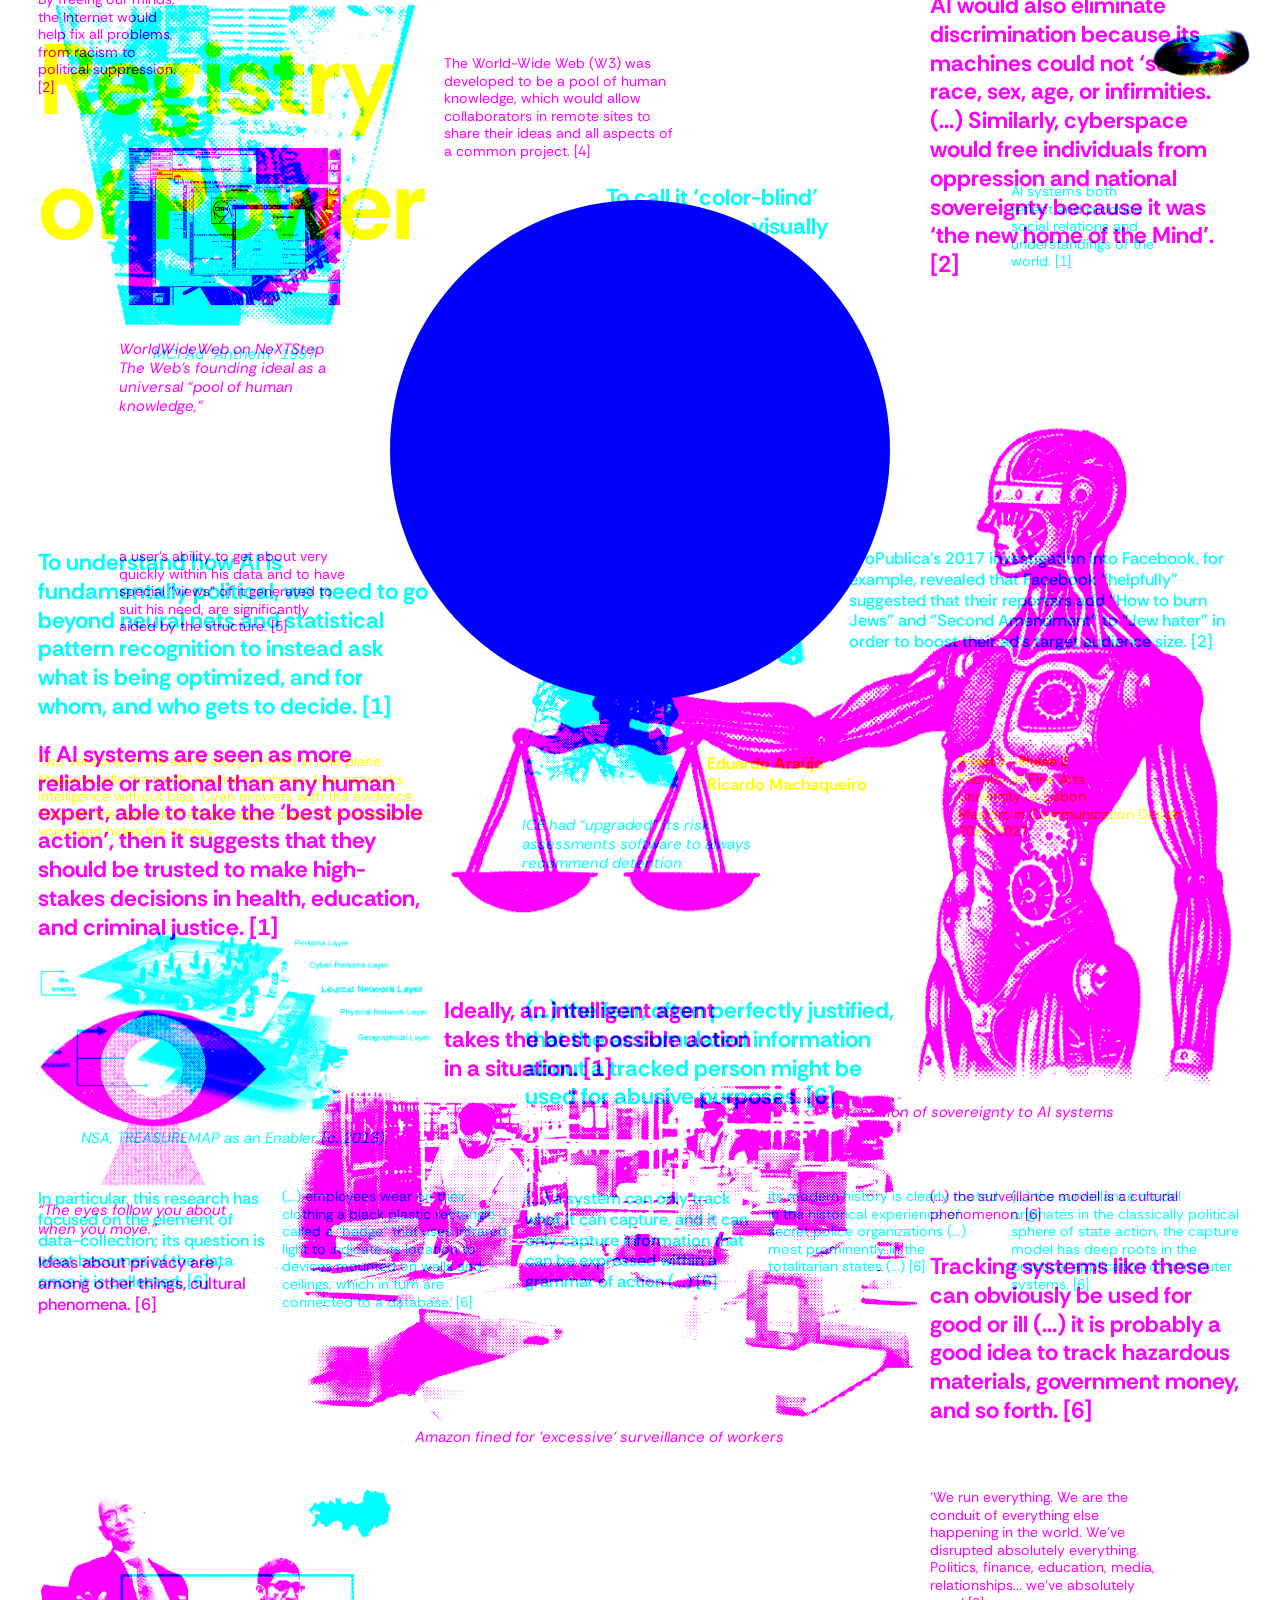
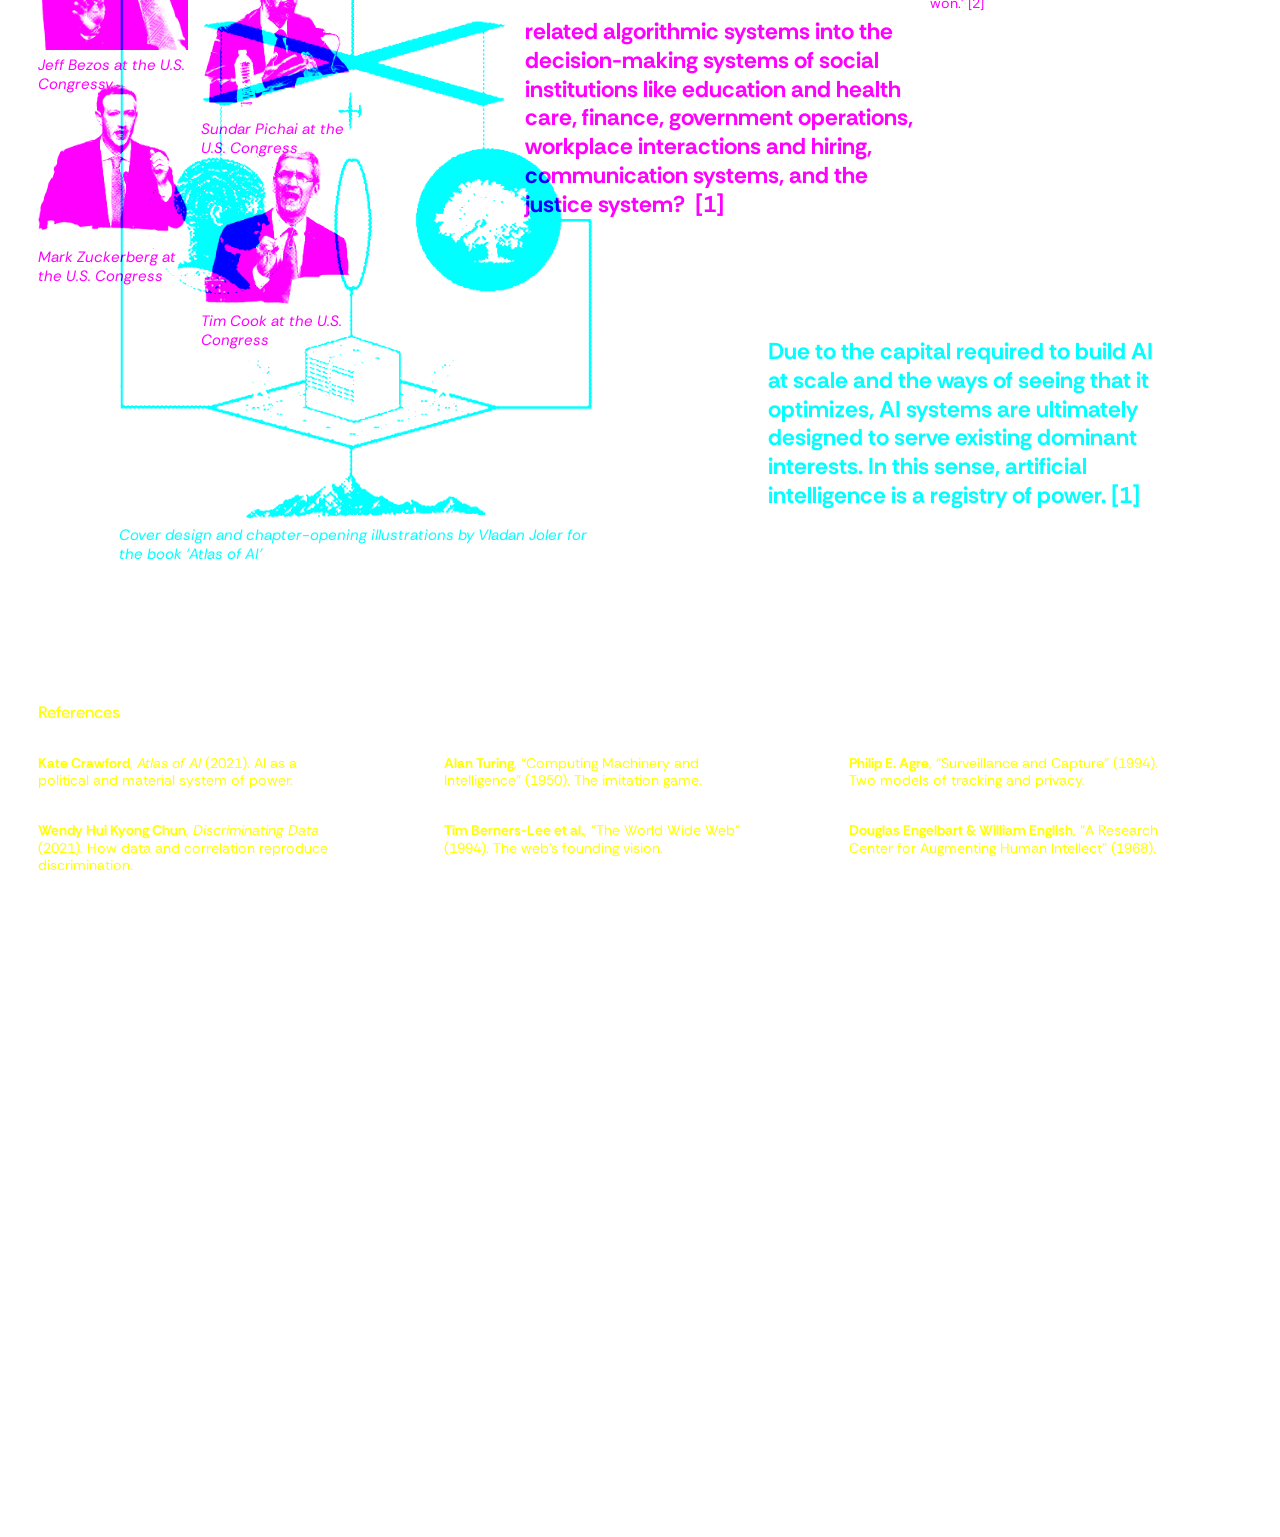
==== index.html @ fecd6a9f "testmultiply1" ====
<!DOCTYPE html>
<html lang="en">

<head>
  <meta charset="utf-8">
  <meta name="viewport" content="width=device-width, initial-scale=1">
  <title>Registry of Power</title>
  <link
    href="https://fonts.googleapis.com/css2?family=Bricolage+Grotesque:wght@800&family=Rethink+Sans:ital,wght@0,400..700;1,400&display=swap"
    rel="stylesheet">
  <link rel="stylesheet" href="css/style.css">
</head>

<body>
  <div id="stage">
    <main>

      <div id="story">
        <header class="grid">
          <h1 class="y" style="grid-column:1/16; grid-row:1/7">Registry<br>of Power</h1>
          <p class="y sm" style="grid-column:1/6; grid-row:6">Two versions of the same story, printed in one plane.
            Magenta tells the myth: neutral machines, free networks, intelligence without bias. Cyan answers with the
            evidence. Through the Samoiloff effect, each colour filter reveals one voice and hides the others.</p>
          <p class="y md" style="grid-column:9/12; grid-row:6"> <b>Eduardo Araújo <br> Ricardo Machaqueiro</b></p>

          <p class="y sm" style="grid-column:12/16; grid-row:6"> <b>Projet 1 - Phase 2</b> <br> Faculty of Fine Arts
            <br>
            University of Lisbon <br> Masters in Communication Design <br> 2026/2027</p>
        </header>

        <section class="grid" style="grid-template-rows: repeat(9, 5vw)">
          <p class="m lg" style="grid-column:2/8; grid-row:2">The new problem has the advantage of drawing a fairly
            sharp
            line between the physical and the intellectual capacities of a man. [3]</p>

          <p class="c sm" style="grid-column:5/7; grid-row:2">(...) the enduring power of raced and gendered robots
            within the cultural imagination, as well as within science, technology, and engineering, is linked to the
            history of slavery. [2]</p>

          <figure class="c" style="grid-column:9/16; grid-row:1"><img src="images/cleverhans2.png" alt="Clever Hans">
            <figcaption style="max-width: 40%; margin-right: 8dvw;">Clever Hans, the horse that appeared to calculate and think independently</figcaption>
          </figure>

          <figure class="m" style="grid-column:11/16; grid-row:1"><img src="images/machine.png" alt="The Machine">
            <figcaption>The machine that broke the Enigma, the Bombe</figcaption>
          </figure>

          <p class="c md" style="grid-column:1/4; grid-row:5">The machine (programmed for playing the game) would not
            attempt to give the right answers to the arithmetic problems. It would deliberately introduce mistakes in a
            manner calculated to confuse the interrogator. [3]</p>

          <p class="m sm" style="grid-column:1/5; grid-row:7">Presumably the child-brain is something like a note-book
            as one buys it from the stationers. Rather little mechanism, and lots of blank sheets (...) It is necessary
            therefore to have some other ‘unemotional’ channels of communication. If these are available it is possible
            to teach a machine by punishments and rewards to obey orders given in some language... [3]</p>

          <p class="c lg" style="grid-column:6/9; grid-row:8">How is intelligence “made,” and what traps can that
            create? [1]</p>

          <p class="m md" style="grid-column:7/10; grid-row:7">This special property of digital computers, that they can
            mimic any discrete state machine, is described by saying that they are universal machines. [3] </p>
        </section>


        <section class="grid" style="grid-template-rows: repeat(6, 5vw)">
          <p class="m sm" style="grid-column:1/3; grid-row:1">By freeing our minds, the Internet would help fix all
            problems, from racism to political suppression. [2]</p>
          <figure class="c" style="grid-column:1/6; grid-row:1"><img src="images/MCI_Ad.png" alt="MCI Ad">
            <figcaption>MCI Ad “Anthem” 1997
            </figcaption>
          </figure>

          <figure class="m" style="grid-column:2/5; grid-row:3"><img src="images/WWW.png" alt="WWW">
            <figcaption>WorldWideWeb on NeXTStep The Web’s founding ideal as a universal “pool of human knowledge,”
            </figcaption>
          </figure>

          <p class="m sm" style="grid-column:6/9; grid-row:2">The World-Wide Web (W3) was developed to be a pool of
            human knowledge, which would allow collaborators in remote sites to share their ideas and all aspects of a
            common project. [4]</p>

          <p class="c sm" style="grid-column:13/15; grid-row:4">AI systems both reflect and produce social relations and
            understandings of the world. [1]</p>

          <p class="m lg" style="grid-column:12/16; grid-row:1">AI would also eliminate discrimination because its
            machines could not ‘see’ race, sex, age, or infirmities. (...) Similarly, cyberspace would free individuals
            from oppression and national sovereignty because it was ‘the new home of the Mind’. [2]</p>

          <p class="c lg" style="grid-column: 8/11; grid-row: 4">To call it ‘color-blind’ is to insult the visually
            impaired [2]</p>

          <p class="m sm" style="grid-column: 7/10; grid-row:5">In seeking technological solutions to political
            problems, they assume that the best way to fight abuse and oppression is by ignoring difference and
            discrimination [2]  </p>
        </section>

        <section class="grid" style="grid-template-rows: repeat(16, 5vw)">
          <p class="c lg" style="grid-column:1/6; grid-row:3">To understand how AI is fundamentally political, we need
            to go beyond neural nets and statistical pattern recognition to instead ask what is being optimized, and for
            whom, and who gets to decide. [1]</p>

          <figure class="c" style="grid-column:6/11; grid-row:1"><img src="images/ice-agents.png" alt="ice_agents">
            <figcaption style="max-width: 60%">
              ICE had “upgraded” its risk assessments software to always recommend detention
            </figcaption>
          </figure>

          <p class="c md" style="grid-column:11/16; grid-row:3">ProPublica’s 2017 investigation into Facebook, for
            example, revealed that Facebook “helpfully” suggested that their reporters add “How to burn Jews” and
            “Second Amendment” to “Jew hater” in order to boost their ad’s target audience size. [2] </p>

          <p class="m sm" style="grid-column:7/10; grid-row:2">Russell and Norvig describe artificial intelligence as
            ‘relevant to any intellectual task; it is truly a universal field.’ [1]</p>

          <figure class="m" style="grid-column:6/16; grid-row:1"><img src="images/balanca2.png" alt="balanca">
            <figcaption style="margin-right: 10vw">
              Transition of sovereignty to AI systems
            </figcaption>
          </figure>

          <p class="m sm" style="grid-column:2/5; grid-row:3">a user’s ability to get about very quickly within his data
            and to have special “views” of it generated to suit his need, are significantly aided by the structure. [5]
          </p>

          <p class="m lg" style="grid-column:1/6; grid-row:6">If AI systems are seen as more reliable or rational than
            any human expert, able to take the ‘best possible action’, then it suggests that they should be trusted to
            make high-stakes decisions in health, education, and criminal justice. [1]</p>

          <p class="m lg" style="grid-column:6/10; grid-row:10">Ideally, an intelligent agent takes the best possible
            action in a situation. [1]</p>

          <p class="c lg" style="grid-column:7/12; grid-row:10">(...) the fear, often perfectly justified, that the
            accumulated information about a tracked person might be used for abusive purposes. [6] </p>

          <figure class="c" style="grid-column:1/6; grid-row:9"><img src="images/treasureMAP.png " alt="balanca">
            <figcaption>NSA, TREASUREMAP as an Enabler (c. 2013).
            </figcaption>
          </figure>

          <figure class="m" style="grid-column:1/4; grid-row:10"><img src="images/olho_vigilancia.png "
              alt="olho_vigilancia">
            <figcaption>“The eyes follow you about when you move.”
            </figcaption>
          </figure>

          <p class="m md" style="grid-column:1/4; grid-row:14">Ideas about privacy are , among other things, cultural
            phenomena. [6] </p>

          <p class="m sm" style="grid-column:12/16; grid-row:13">(...) the surveillance model is a cultural phenomenon.
            [6]</p>

          <figure class="m" style="grid-column:4/12; grid-row:11"><img src="images/amazonWarehouse.png "
              alt="amazonWarehouse">
            <figcaption>Amazon fined for 'excessive' surveillance of workers
            </figcaption>
          </figure>

          <p class="m lg" style="grid-column:12/16; grid-row:14">Tracking systems like these can obviously be used for
            good or ill (...) it is probably a good idea to track hazardous materials, government money, and so forth.
            [6]</p>

          <p class="c md" style="grid-column:1/4; grid-row:13">In particular, this research has focused on the element
            of data-collection; its question is what becomes of the data once it is collected. [6]</p>

          <p class="c sm" style="grid-column:4/7; grid-row:13">(...) employees wear on their clothing a black plastic
            rectangle called a “badge” that uses infrared light to indicate its location to devices mounted on walls and
            ceilings, which in turn are connected to a database. [6]</p>

          <p class="c md" style="grid-column:7/10; grid-row:13">(...) a system can only track what it can capture, and
            it can only capture information that can be expressed within a grammar of action (...) [6]</p>

          <p class="c sm" style="grid-column:10/13; grid-row:13">its modern history is clearly rooted in the historical
            experience of secret police organizations (...) most prominently in the totalitarian states (...) [6]</p>

          <p class="c sm" style="grid-column:13/16; grid-row:13">(...) the surveillance model originates in the
            classically political sphere of state action, the capture model has deep roots in the practical application
            of computer systems. [6]</p>
        </section>

        <section class="grid" style="grid-template-rows: repeat(12, 5vw);">
          <figure class="m" style="grid-column:1/3; grid-row:1"><img src="images/big4/jeffBezos.png " alt="Jeff Bezos">
            <figcaption>Jeff Bezos at the U.S. Congressv
            </figcaption>
          </figure>

          <figure class="m" style="grid-column:1/3; grid-row:4"><img src="images/big4/markZuckerberg.png "
              alt="Mark Zuckerberg">
            <figcaption>Mark Zuckerberg at the U.S. Congress
            </figcaption>
          </figure>

          <figure class="m" style="grid-column:3/5; grid-row:2"><img src="images/big4/SundarPichai.png "
              alt="Sundar Pichai">
            <figcaption>Sundar Pichai at the U.S. Congress
            </figcaption>
          </figure>

          <figure class="m" style="grid-column:3/5; grid-row:5"><img src="images/big4/timCook.png " alt="Tim Cook">
            <figcaption>Tim Cook at the U.S. Congress
            </figcaption>
          </figure>

          <p class="m lg" style="grid-column:7/12; grid-row:3">related algorithmic systems into the decision-making
            systems of social institutions like education and health care, finance, government operations, workplace
            interactions and hiring, communication systems, and the justice system?  [1]</p>

          <figure class="c" style="grid-column:2/8; grid-row:1"><img src="images/capa_livro.png " alt="capa_livro">
            <figcaption>Cover design and chapter-opening illustrations by Vladan Joler for the book 'Atlas of AI'
            </figcaption>
          </figure>

          <p class="m sm" style="grid-column:12/15; grid-row:1">‘We run everything. We are the conduit of everything
            else happening in the world. We’ve disrupted absolutely everything. Politics, finance, education, media,
            relationships... we’ve absolutely won.’ [2]</p>

          <p class="c lg" style="grid-column:10/15; grid-row:8">Due to the capital required to build AI at scale and the
            ways of seeing that it optimizes, AI systems are
            ultimately designed to serve existing dominant interests. In this sense, artificial intelligence is a
            registry
            of power. [1]</p>

        </section>

      </div>

      <footer class="grid">
        <p class="y md" style="grid-column:1/16; grid-row:1">References</p>

        <p class="y sm" style="grid-column:1/5; grid-row:2"><b>Kate Crawford</b>, <i>Atlas of AI</i> (2021). AI as a
          political and material system of power.</p>
        <p class="y sm" style="grid-column:1/5; grid-row:3"><b>Wendy Hui Kyong Chun</b>, <i>Discriminating Data</i>
          (2021). How data and correlation reproduce discrimination.</p>

        <p class="y sm" style="grid-column:6/10; grid-row:2"><b>Alan Turing</b>, “Computing Machinery and Intelligence”
          (1950). The imitation game.</p>
        <p class="y sm" style="grid-column:6/10; grid-row:3"><b>Tim Berners-Lee et al.</b>, “The World Wide Web” (1994).
          The web’s founding vision.</p>

        <p class="y sm" style="grid-column:11/15; grid-row:2"><b>Philip E. Agre</b>, “Surveillance and Capture” (1994).
          Two models of tracking and privacy.</p>
        <p class="y sm" style="grid-column:11/15; grid-row:3"><b>Douglas Engelbart &amp; William English</b>, “A
          Research
          Center for Augmenting Human Intellect” (1968).</p>
      </footer>

    </main>
  </div>

  <div id="lens"></div>

  <nav id="eyes">
    <img src="images/eye_yellow.png" alt="Filtro azul">
    <img src="images/eye_magenta.png" alt="Filtro verde">
    <img src="images/eye_cyan.png" alt="Filtro vermelho">
  </nav>
  <script src="js/script.js"></script>
</body>

</html>
---- css/style.css ----
* {
  box-sizing: border-box;
  margin: 0;
}

body {
  font-family: "Rethink Sans", sans-serif;
  line-height: 1.25;
  background: #fff;
}

#stage {
  background: #fff;
  isolation: isolate;
  cursor: none;
}

main {
  padding: 0 3vw;
}

/* ---------- CORES ---------- */

.y,
.m,
.c {
  mix-blend-mode: multiply;
}

.y {
  color: #ffff00;
}

.m {
  color: #ff00ff;
}

.c {
  color: #00ffff;
}

/* ---------- TEXTO ---------- */

.lg {
  font-size: min(1.8vw, 40px);
  font-weight: 700;
}

.md {
  font-size: min(1.3vw, 30px);
  font-weight: 500;
}

.sm {
  font-size: min(1.1vw, 26px);
  font-weight: 400;
}

figcaption {
  font-size: 15px;
  font-style: italic;
  text-align: left;
  width: fit-content;
  margin: .4em auto 0;
}

/* ---------- LAYOUT ---------- */

img {
  display: block;
  width: 100%;
}

section {
  margin-top: 5vh;
}

footer {
  margin: 5vh 0;
}

.grid {
  display: grid;
  grid-template-columns: repeat(15, 1fr);
  column-gap: 1vw;
}

.grid>* {
  align-self: start;
  padding-bottom: 2rem;
}

#story section.grid {
  grid-template-rows: repeat(12, 5vw);
}

header.grid {
  position: fixed;
  top: 0;
  padding-top: 2vh;
  height: 100dvh;
  overflow: hidden;
  grid-template-rows: repeat(6, minmax(0, 1fr));
}

#story section {
  position: relative;
}

#story>section:first-of-type {
  margin-top: -70vh;
}

/* ---------- LENTE ---------- */
#lens {
  position: fixed;
  left: 50%;
  top: 50%;
  width: min(500px, 60vw);
  aspect-ratio: 1;
  transform: translate(-50%, -50%);
  border-radius: 50%;
  pointer-events: none;
  background: #00f;
  mix-blend-mode: multiply;
  transition: width .25s ease;
}

#lens.mini {
  width: 40px;
}

/* ---------- OLHOS ---------- */
#eyes {
  position: fixed;
  top: 1rem;
  right: 1rem;
  z-index: 10;
  cursor: none;
  width: 130px;
  height: 70px;
  transition: .3s;
  mix-blend-mode: multiply;
}

#eyes img {
  position: absolute;
  top: 0;
  right: 5px;
  width: 120px;
  mix-blend-mode: multiply;
  transition: transform .3s, opacity .3s;
}

#eyes:hover {
  height: 250px;
}

#eyes:hover img:nth-child(1) {
  transform: translateY(260%);
}

#eyes:hover img:nth-child(2) {
  transform: translateY(130%);
}

#eyes:hover img:not(.on) {
  opacity: .4;
}

/* ---------- TELEMÓVEL ---------- */
@media (max-width: 1099px) {
  #stage {
    cursor: auto;
  }

  /* texto */
  .lg {
    font-size: clamp(1.5rem, 5vw, 2.1rem);
  }

  .md {
    font-size: clamp(1.25rem, 4vw, 1.6rem);
  }

  .sm {
    font-size: clamp(1.1rem, 3.4vw, 1.3rem);
  }

  figcaption {
    font-size: 1rem;
  }

  /* sem grelha */
  .grid {
    display: flow-root;
    /* contém os blocos flutuantes */
  }

  .grid>* {
    padding-bottom: 0;
  }

  .grid>*+* {
    margin-top: 1rem;
  }
  
  header.grid {
    padding-top: 7vh;
    overflow: visible;
  }

  header.grid>*+* {
    margin-top: .5rem;
  }

  #story>section:first-of-type {
    margin-top: -50vh;
  }

  .m,
  .c {
    width: 100%;
  }

  .m {
    float: left;
    clear: left;
  }

  .c {
    float: right;
    clear: right;
    margin-left: -100%;
  }

  #lens,
  #lens.mini {
    left: 0 !important;
    top: 0 !important;
    width: 100%;
    height: 100dvh;
    transform: none;
    border-radius: 0;
    background: #fff;
    transition: background-color .25s;
  }

  #eyes {
    width: 90px;
    height: 47px;
    cursor: auto;
    border-radius: 14px;
  }

  #eyes:hover {
    height: 47px;
  }

  #eyes:hover img:nth-child(1),
  #eyes:hover img:nth-child(2) {
    transform: none;
  }

  #eyes:hover img:not(.on) {
    opacity: 1;
  }

  #eyes.aberto {
    height: 170px;
    mix-blend-mode: normal;
    background-color: rgba(255, 255, 255, .85);
    transition: height .3s, background-color .3s;
  }

  #eyes img {
    width: 80px;
  }

  #eyes.aberto img:nth-child(1) {
    transform: translateY(260%);
  }

  #eyes.aberto img:nth-child(2) {
    transform: translateY(130%);
  }

  #eyes.tem-filtro.aberto img:not(.on) {
    opacity: .4;
  }
}
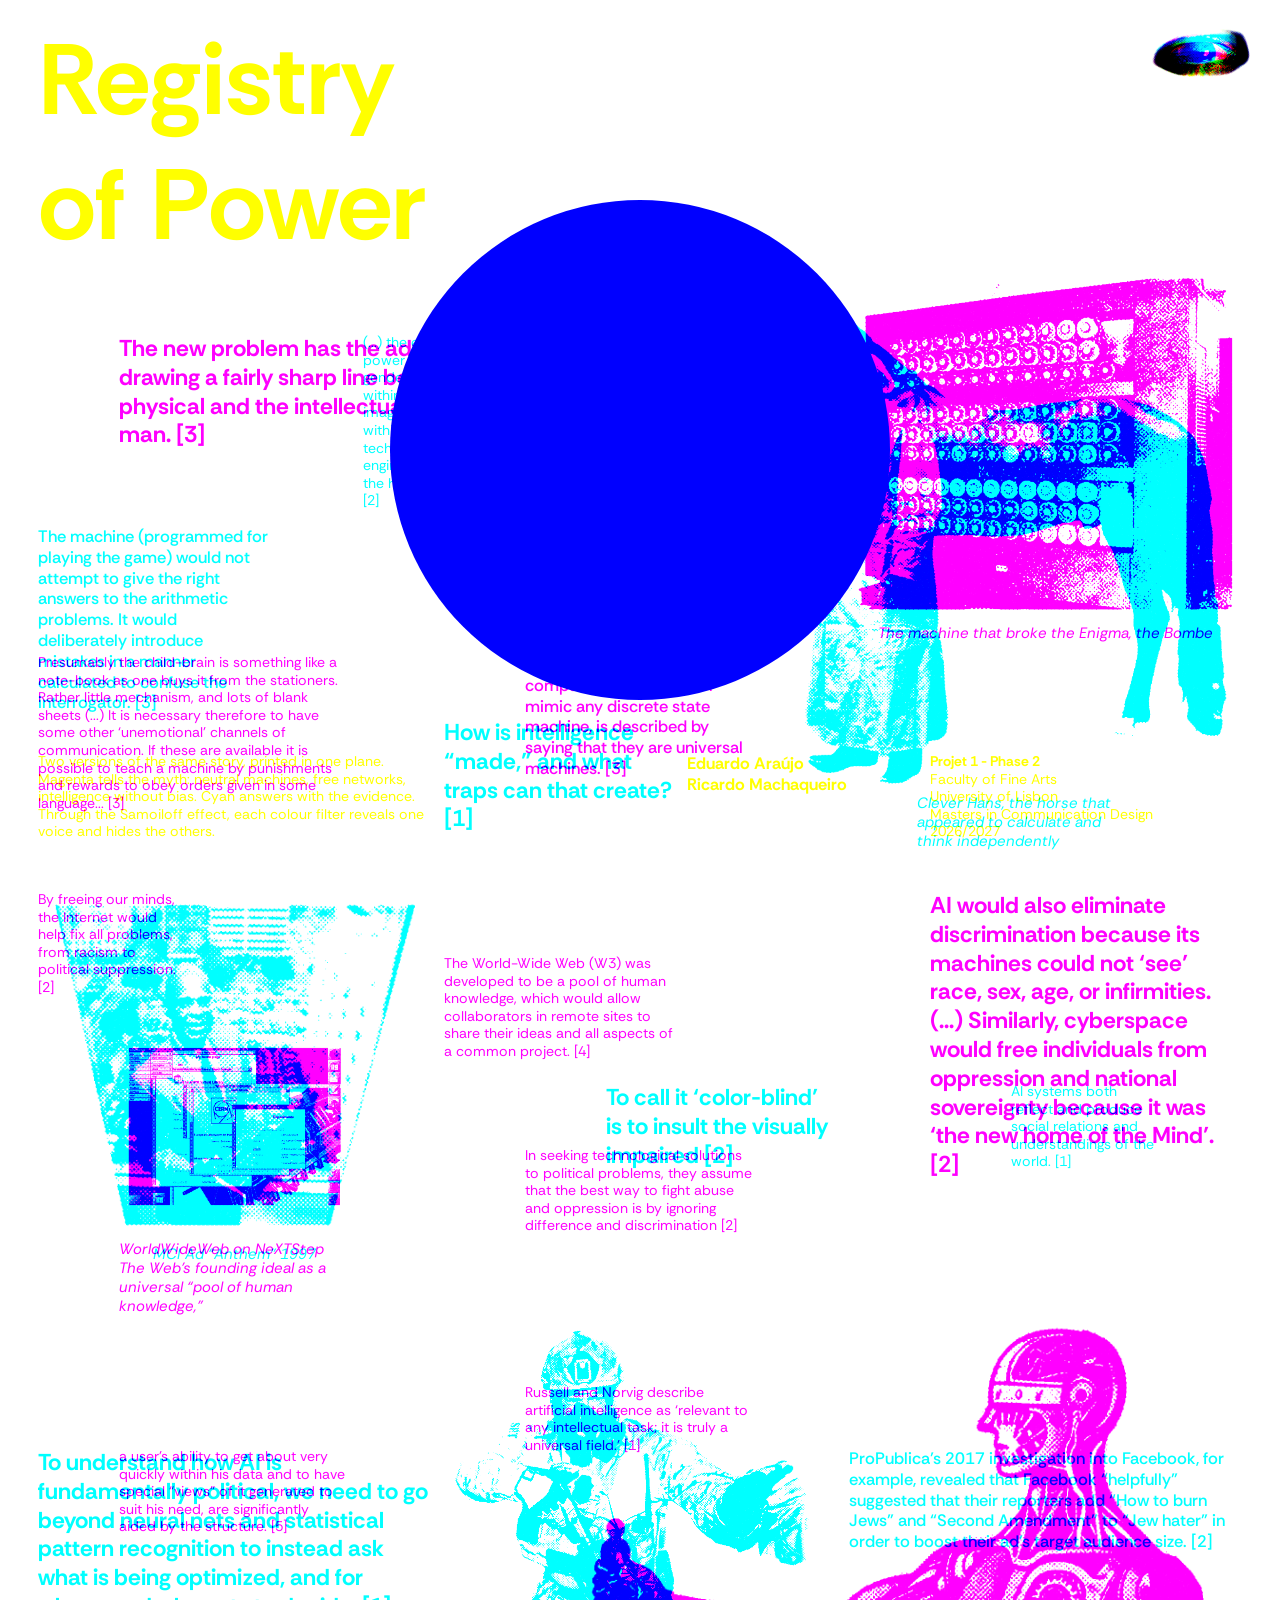
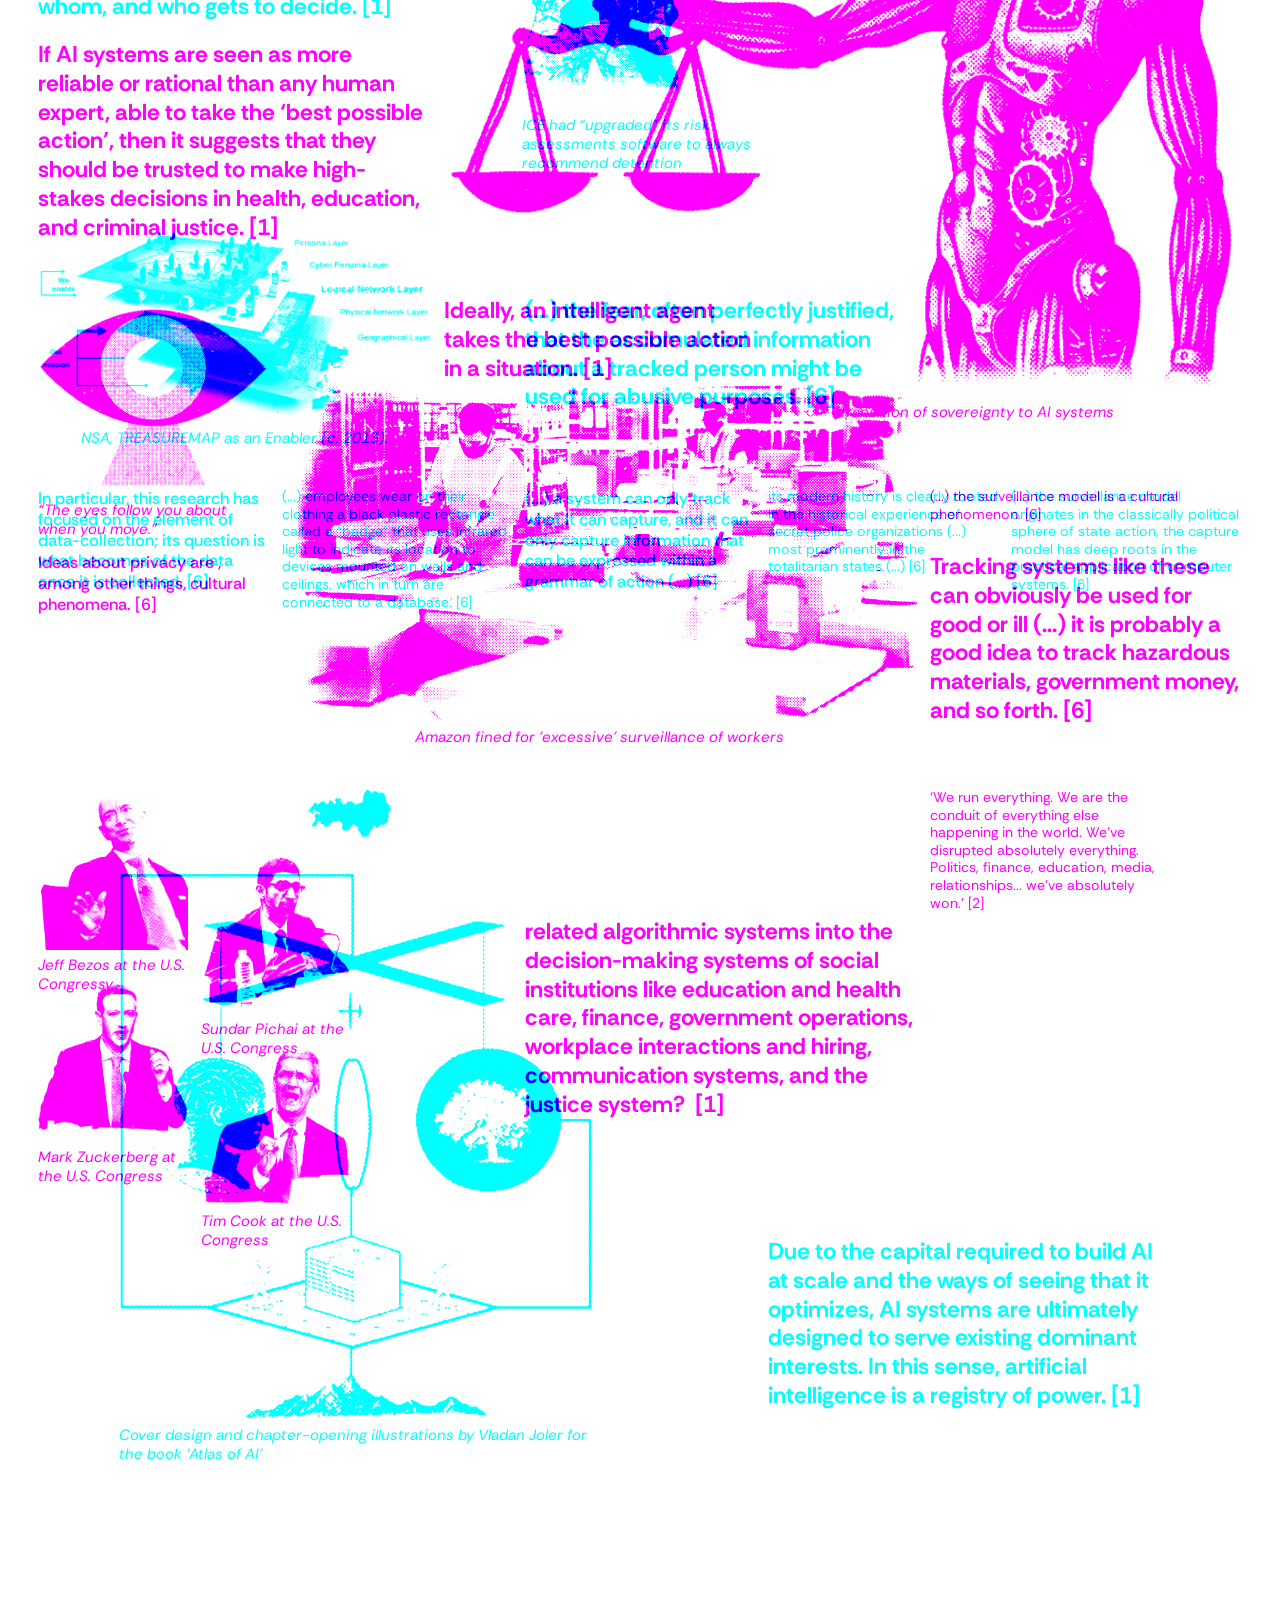
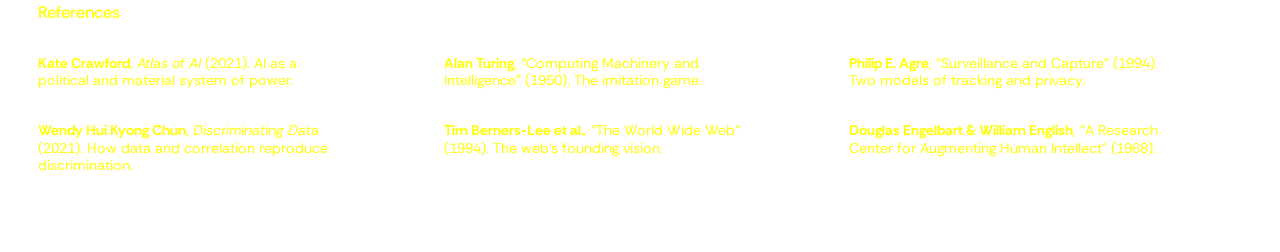
==== commit a9910935: "html" ====
--- a/index.html
+++ b/index.html
@@ -244,9 +244,8 @@
       </footer>
 
     </main>
+    <div id="lens"></div>
   </div>
-
-  <div id="lens"></div>
 
   <nav id="eyes">
     <img src="images/eye_yellow.png" alt="Filtro azul">
--- a/css/style.css
+++ b/css/style.css
@@ -12,6 +12,7 @@
 #stage {
   background: #fff;
   isolation: isolate;
+  overflow-x: clip;
   cursor: none;
 }
 
@@ -95,7 +96,7 @@
 }
 
 header.grid {
-  position: fixed;
+  position: sticky;
   top: 0;
   padding-top: 2vh;
   height: 100dvh;
@@ -207,7 +208,6 @@
   
   header.grid {
     padding-top: 7vh;
-    overflow: visible;
   }
 
   header.grid>*+* {
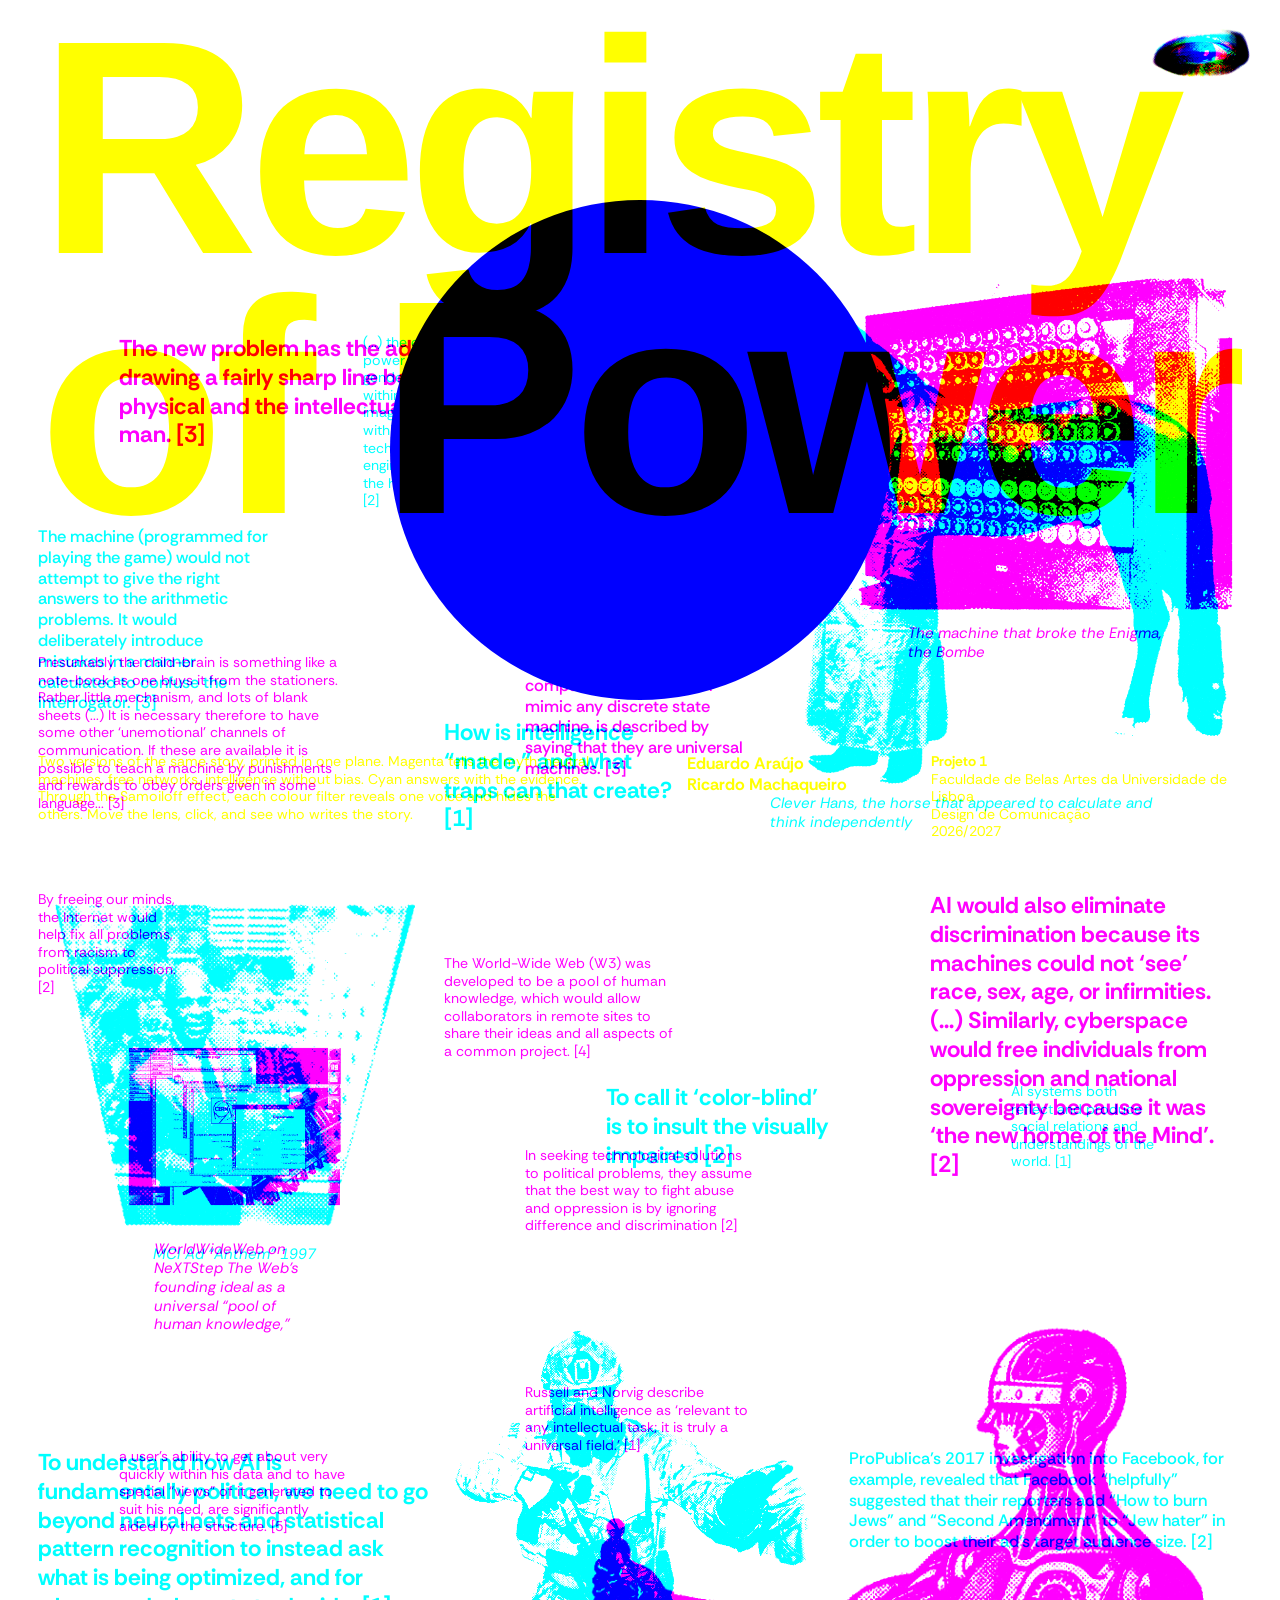
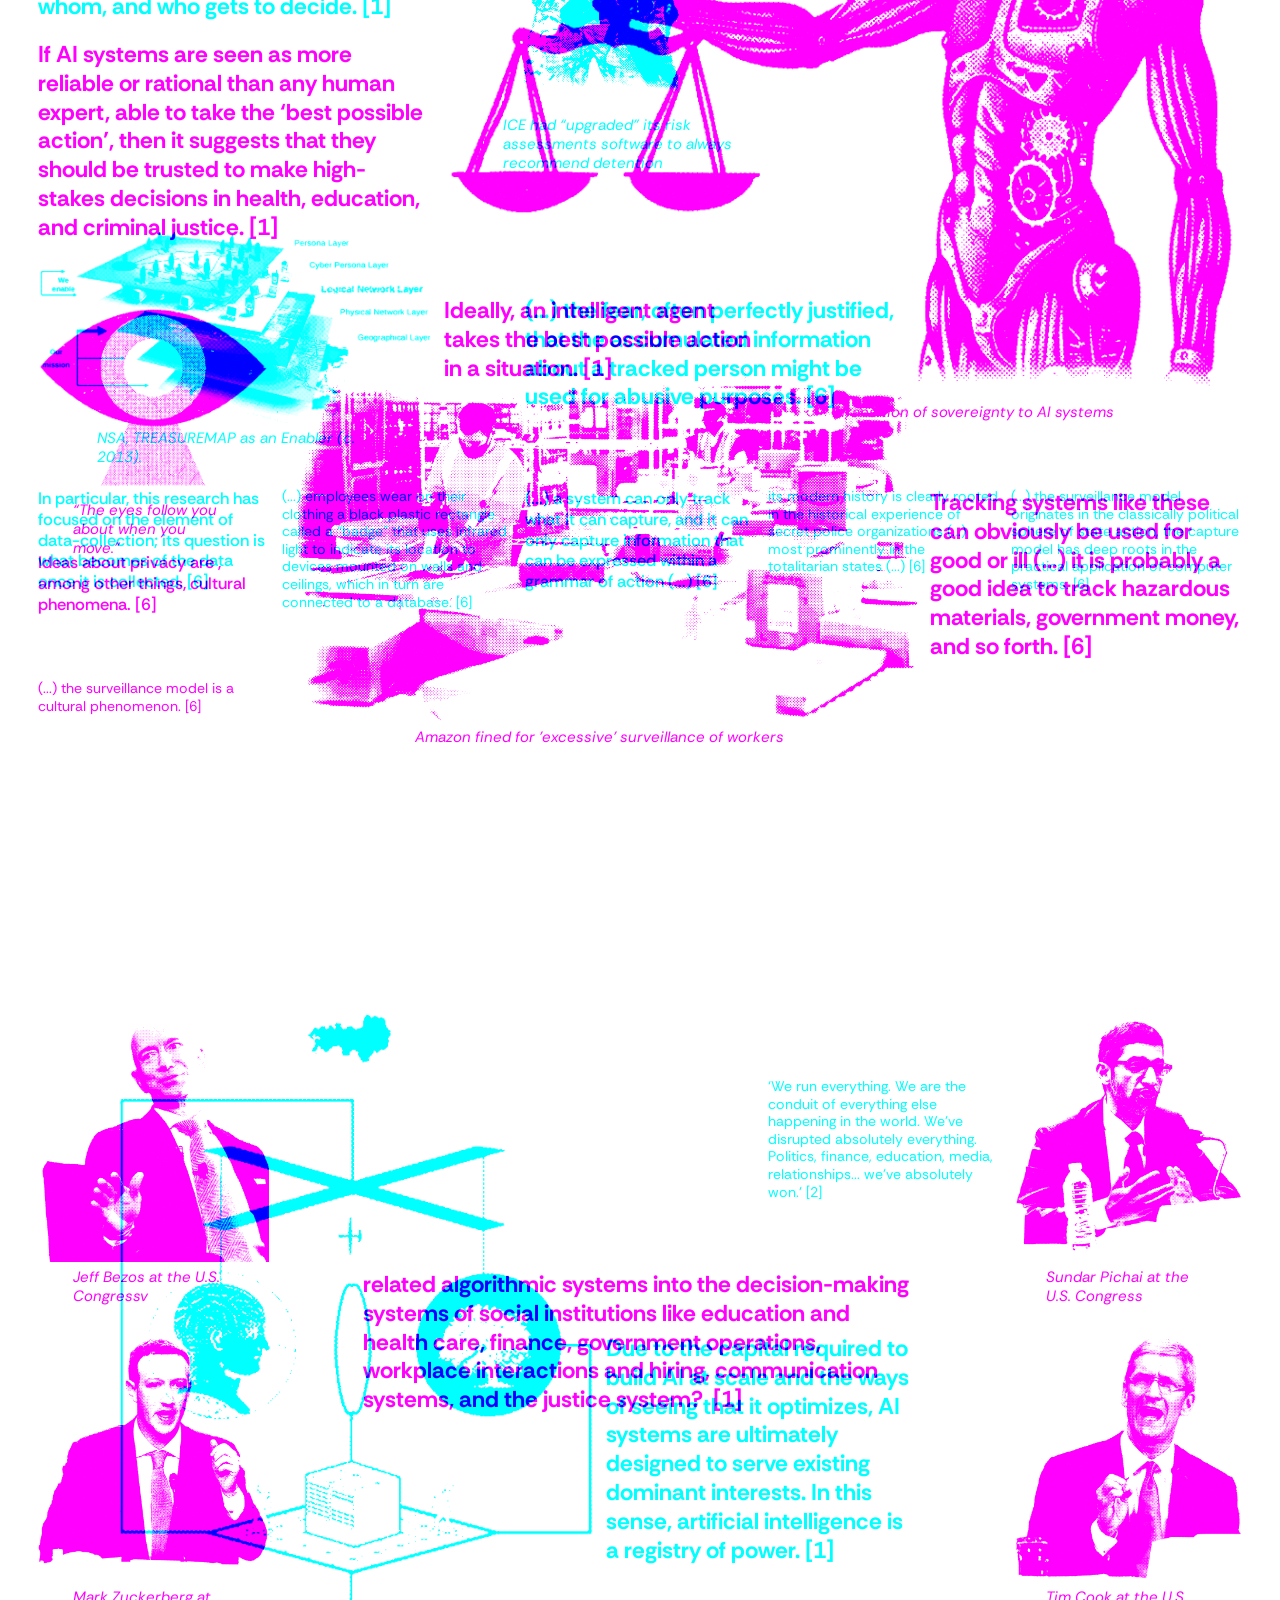
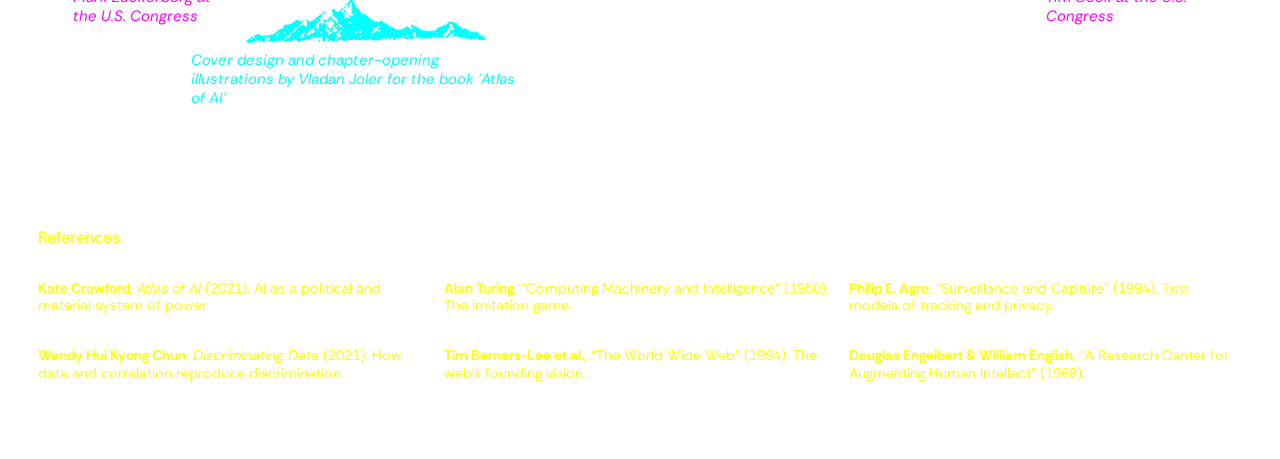
==== commit 8609b42f: "inicial-stage" ====
--- a/index.html
+++ b/index.html
@@ -18,14 +18,14 @@
       <div id="story">
         <header class="grid">
           <h1 class="y" style="grid-column:1/16; grid-row:1/7">Registry<br>of Power</h1>
-          <p class="y sm" style="grid-column:1/6; grid-row:6">Two versions of the same story, printed in one plane.
+          <p class="y sm" style="grid-column:1/8; grid-row:6">Two versions of the same story, printed in one plane.
             Magenta tells the myth: neutral machines, free networks, intelligence without bias. Cyan answers with the
-            evidence. Through the Samoiloff effect, each colour filter reveals one voice and hides the others.</p>
+            evidence. Through the Samoiloff effect, each colour filter reveals one voice and hides the others. Move the
+            lens, click, and see who writes the story.</p>
           <p class="y md" style="grid-column:9/12; grid-row:6"> <b>Eduardo Araújo <br> Ricardo Machaqueiro</b></p>
 
-          <p class="y sm" style="grid-column:12/16; grid-row:6"> <b>Projet 1 - Phase 2</b> <br> Faculty of Fine Arts
-            <br>
-            University of Lisbon <br> Masters in Communication Design <br> 2026/2027</p>
+          <p class="y sm" style="grid-column:12/16; grid-row:6"> <b>Projeto 1</b> <br> Faculdade de Belas Artes da
+            Universidade de Lisboa <br> Design de Comunicação <br> 2026/2027</p>
         </header>
 
         <section class="grid" style="grid-template-rows: repeat(9, 5vw)">
@@ -38,7 +38,7 @@
             history of slavery. [2]</p>
 
           <figure class="c" style="grid-column:9/16; grid-row:1"><img src="images/cleverhans2.png" alt="Clever Hans">
-            <figcaption style="max-width: 40%; margin-right: 8dvw;">Clever Hans, the horse that appeared to calculate and think independently</figcaption>
+            <figcaption>Clever Hans, the horse that appeared to calculate and think independently</figcaption>
           </figure>
 
           <figure class="m" style="grid-column:11/16; grid-row:1"><img src="images/machine.png" alt="The Machine">
@@ -96,12 +96,12 @@
 
         <section class="grid" style="grid-template-rows: repeat(16, 5vw)">
           <p class="c lg" style="grid-column:1/6; grid-row:3">To understand how AI is fundamentally political, we need
-            to go beyond neural nets and statistical pattern recognition to instead ask what is being optimized, and for
-            whom, and who gets to decide. [1]</p>
+            to go beyond neural nets and
+            statistical pattern recognition to instead ask what is being optimized, and for whom, and who gets to
+            decide. [1]</p>
 
           <figure class="c" style="grid-column:6/11; grid-row:1"><img src="images/ice-agents.png" alt="ice_agents">
-            <figcaption style="max-width: 60%">
-              ICE had “upgraded” its risk assessments software to always recommend detention
+            <figcaption>ICE had “upgraded” its risk assessments software to always recommend detention
             </figcaption>
           </figure>
 
@@ -146,7 +146,7 @@
           <p class="m md" style="grid-column:1/4; grid-row:14">Ideas about privacy are , among other things, cultural
             phenomena. [6] </p>
 
-          <p class="m sm" style="grid-column:12/16; grid-row:13">(...) the surveillance model is a cultural phenomenon.
+          <p class="m sm" style="grid-column:1/4; grid-row:16">(...) the surveillance model is a cultural phenomenon.
             [6]</p>
 
           <figure class="m" style="grid-column:4/12; grid-row:11"><img src="images/amazonWarehouse.png "
@@ -155,7 +155,7 @@
             </figcaption>
           </figure>
 
-          <p class="m lg" style="grid-column:12/16; grid-row:14">Tracking systems like these can obviously be used for
+          <p class="m lg" style="grid-column:12/16; grid-row:13">Tracking systems like these can obviously be used for
             good or ill (...) it is probably a good idea to track hazardous materials, government money, and so forth.
             [6]</p>
 
@@ -177,30 +177,30 @@
             of computer systems. [6]</p>
         </section>
 
-        <section class="grid" style="grid-template-rows: repeat(12, 5vw);">
-          <figure class="m" style="grid-column:1/3; grid-row:1"><img src="images/big4/jeffBezos.png " alt="Jeff Bezos">
+        <section class="grid finale" style="grid-template-rows: repeat(12, 5vw);">
+          <figure class="m" style="grid-column:1/4; grid-row:1"><img src="images/big4/jeffBezos.png " alt="Jeff Bezos">
             <figcaption>Jeff Bezos at the U.S. Congressv
             </figcaption>
           </figure>
 
-          <figure class="m" style="grid-column:1/3; grid-row:4"><img src="images/big4/markZuckerberg.png "
+          <figure class="m" style="grid-column:1/4; grid-row:6"><img src="images/big4/markZuckerberg.png "
               alt="Mark Zuckerberg">
             <figcaption>Mark Zuckerberg at the U.S. Congress
             </figcaption>
           </figure>
 
-          <figure class="m" style="grid-column:3/5; grid-row:2"><img src="images/big4/SundarPichai.png "
+          <figure class="m" style="grid-column:13/16; grid-row:1"><img src="images/big4/SundarPichai.png "
               alt="Sundar Pichai">
             <figcaption>Sundar Pichai at the U.S. Congress
             </figcaption>
           </figure>
 
-          <figure class="m" style="grid-column:3/5; grid-row:5"><img src="images/big4/timCook.png " alt="Tim Cook">
+          <figure class="m" style="grid-column:13/16; grid-row:6"><img src="images/big4/timCook.png " alt="Tim Cook">
             <figcaption>Tim Cook at the U.S. Congress
             </figcaption>
           </figure>
 
-          <p class="m lg" style="grid-column:7/12; grid-row:3">related algorithmic systems into the decision-making
+          <p class="m lg" style="grid-column:5/12; grid-row:5">related algorithmic systems into the decision-making
             systems of social institutions like education and health care, finance, government operations, workplace
             interactions and hiring, communication systems, and the justice system?  [1]</p>
 
@@ -209,11 +209,11 @@
             </figcaption>
           </figure>
 
-          <p class="m sm" style="grid-column:12/15; grid-row:1">‘We run everything. We are the conduit of everything
+          <p class="c sm" style="grid-column:10/13; grid-row:2">‘We run everything. We are the conduit of everything
             else happening in the world. We’ve disrupted absolutely everything. Politics, finance, education, media,
             relationships... we’ve absolutely won.’ [2]</p>
 
-          <p class="c lg" style="grid-column:10/15; grid-row:8">Due to the capital required to build AI at scale and the
+          <p class="c lg" style="grid-column:8/12; grid-row:6">Due to the capital required to build AI at scale and the
             ways of seeing that it optimizes, AI systems are
             ultimately designed to serve existing dominant interests. In this sense, artificial intelligence is a
             registry
@@ -226,19 +226,19 @@
       <footer class="grid">
         <p class="y md" style="grid-column:1/16; grid-row:1">References</p>
 
-        <p class="y sm" style="grid-column:1/5; grid-row:2"><b>Kate Crawford</b>, <i>Atlas of AI</i> (2021). AI as a
+        <p class="y sm" style="grid-column:1/6; grid-row:2"><b>Kate Crawford</b>, <i>Atlas of AI</i> (2021). AI as a
           political and material system of power.</p>
-        <p class="y sm" style="grid-column:1/5; grid-row:3"><b>Wendy Hui Kyong Chun</b>, <i>Discriminating Data</i>
+        <p class="y sm" style="grid-column:1/6; grid-row:3"><b>Wendy Hui Kyong Chun</b>, <i>Discriminating Data</i>
           (2021). How data and correlation reproduce discrimination.</p>
 
-        <p class="y sm" style="grid-column:6/10; grid-row:2"><b>Alan Turing</b>, “Computing Machinery and Intelligence”
+        <p class="y sm" style="grid-column:6/11; grid-row:2"><b>Alan Turing</b>, “Computing Machinery and Intelligence”
           (1950). The imitation game.</p>
-        <p class="y sm" style="grid-column:6/10; grid-row:3"><b>Tim Berners-Lee et al.</b>, “The World Wide Web” (1994).
+        <p class="y sm" style="grid-column:6/11; grid-row:3"><b>Tim Berners-Lee et al.</b>, “The World Wide Web” (1994).
           The web’s founding vision.</p>
 
-        <p class="y sm" style="grid-column:11/15; grid-row:2"><b>Philip E. Agre</b>, “Surveillance and Capture” (1994).
+        <p class="y sm" style="grid-column:11/16; grid-row:2"><b>Philip E. Agre</b>, “Surveillance and Capture” (1994).
           Two models of tracking and privacy.</p>
-        <p class="y sm" style="grid-column:11/15; grid-row:3"><b>Douglas Engelbart &amp; William English</b>, “A
+        <p class="y sm" style="grid-column:11/16; grid-row:3"><b>Douglas Engelbart &amp; William English</b>, “A
           Research
           Center for Augmenting Human Intellect” (1968).</p>
       </footer>
--- a/css/style.css
+++ b/css/style.css
@@ -21,7 +21,6 @@
 }
 
 /* ---------- CORES ---------- */
-
 .y,
 .m,
 .c {
@@ -41,7 +40,6 @@
 }
 
 /* ---------- TEXTO ---------- */
-
 .lg {
   font-size: min(1.8vw, 40px);
   font-weight: 700;
@@ -55,6 +53,15 @@
 .sm {
   font-size: min(1.1vw, 26px);
   font-weight: 400;
+}
+
+h1 {
+  font-family: "Bricolage Grotesque", sans-serif;
+  font-weight: 800;
+  font-size: 18vw;
+  line-height: .85;
+  letter-spacing: -.035em;
+  width: max-content;
 }
 
 figcaption {
@@ -62,6 +69,7 @@
   font-style: italic;
   text-align: left;
   width: fit-content;
+  max-width: 70%;
   margin: .4em auto 0;
 }
 
@@ -74,6 +82,10 @@
 
 section {
   margin-top: 5vh;
+}
+
+.finale {
+  margin-top: 30vh;
 }
 
 footer {
@@ -169,7 +181,7 @@
   opacity: .4;
 }
 
-/* ---------- TELEMÓVEL ---------- */
+/* ---------- TELEMÓVEL: desfaz o layout de computador ---------- */
 @media (max-width: 1099px) {
   #stage {
     cursor: auto;
@@ -205,7 +217,8 @@
   .grid>*+* {
     margin-top: 1rem;
   }
-  
+
+  /* o header continua sticky (ocupa o ecrã); só o conteúdo dele empilha */
   header.grid {
     padding-top: 7vh;
   }
@@ -214,10 +227,15 @@
     margin-top: .5rem;
   }
 
+  /* a primeira secção sobe e começa por cima do header */
   #story>section:first-of-type {
     margin-top: -50vh;
   }
 
+  /* duas faixas paralelas (magenta e ciano), cada bloco com a largura toda.
+     O ciano recua 100%, por isso fica exatamente por cima do magenta,
+     qualquer que seja a ordem no HTML.
+     Regra: com largura L, recuo = 100% - 2L (L=100% -> recuo -100%). */
   .m,
   .c {
     width: 100%;
@@ -234,6 +252,7 @@
     margin-left: -100%;
   }
 
+  /* o filtro ocupa o ecrã todo e começa branco */
   #lens,
   #lens.mini {
     left: 0 !important;
@@ -246,6 +265,7 @@
     transition: background-color .25s;
   }
 
+  /* olhos: sem hover; empilhados, e ao tocar (classe "aberto") descem */
   #eyes {
     width: 90px;
     height: 47px;
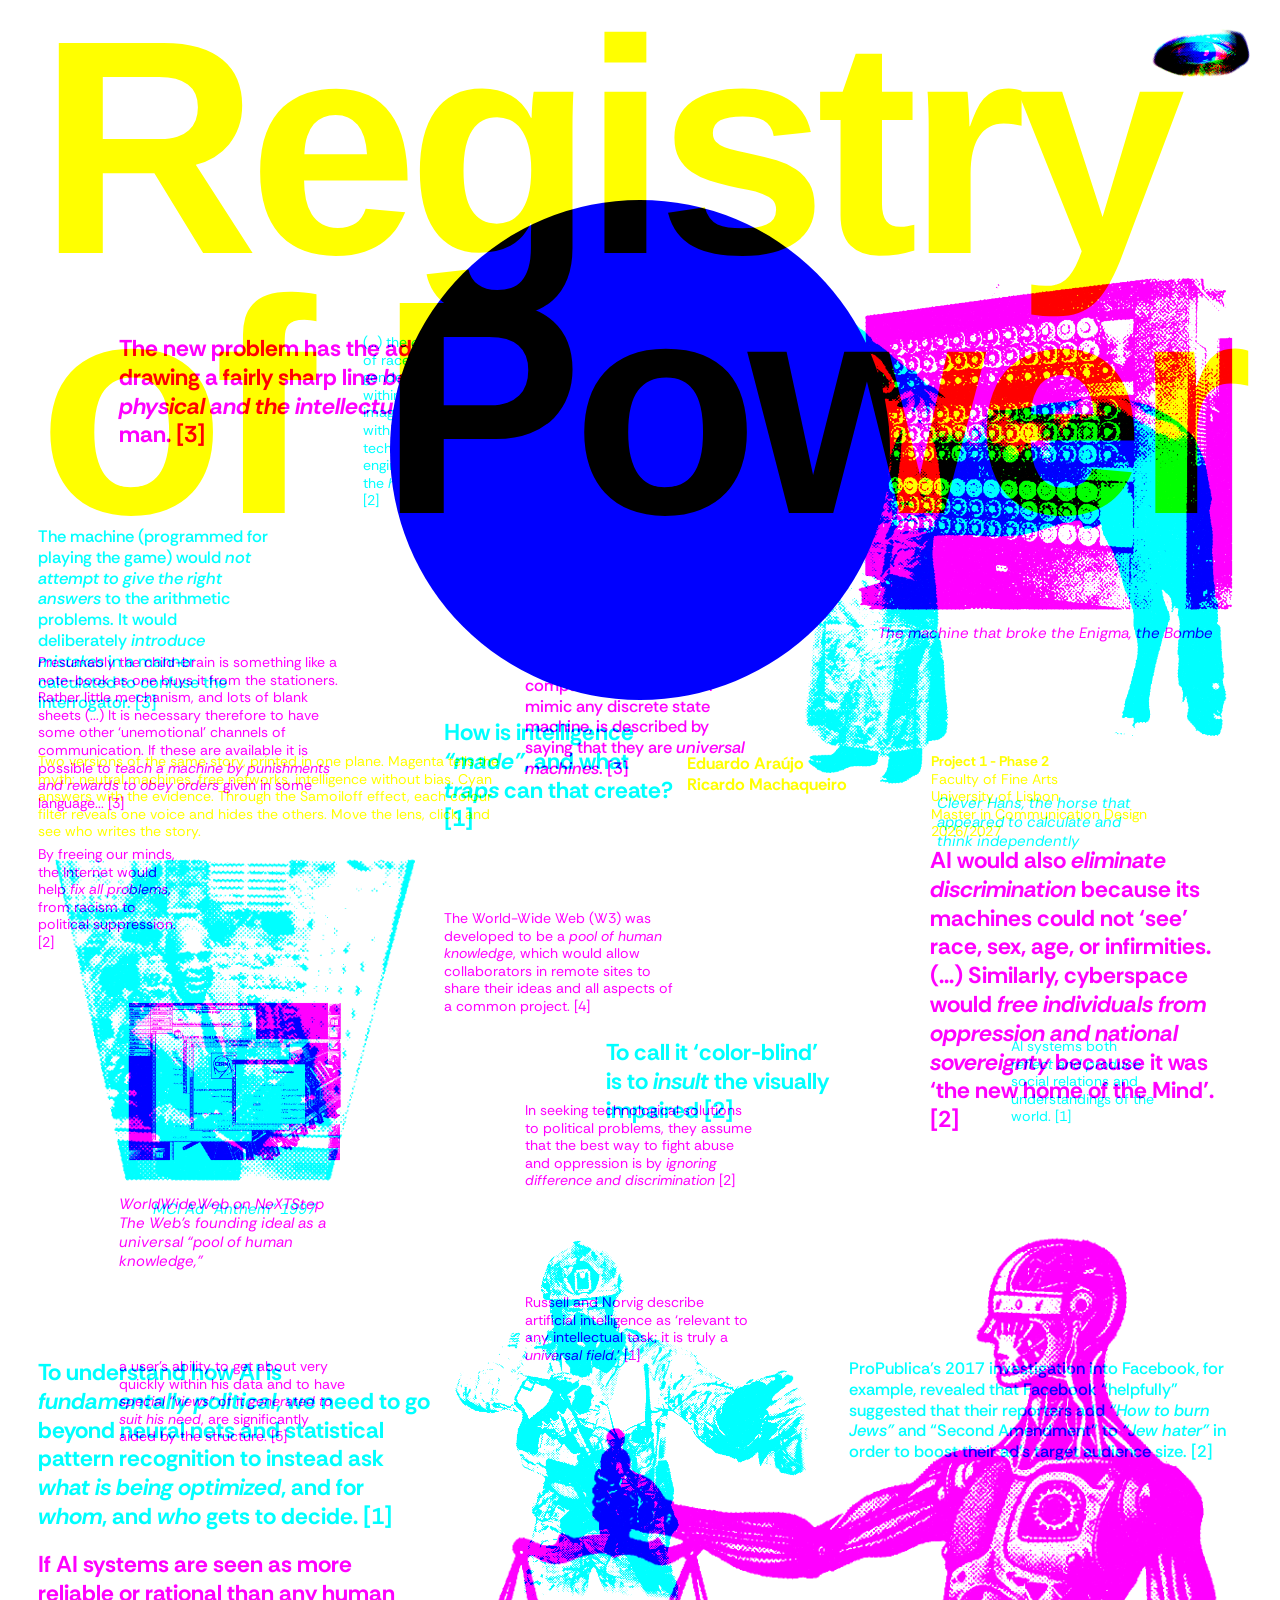
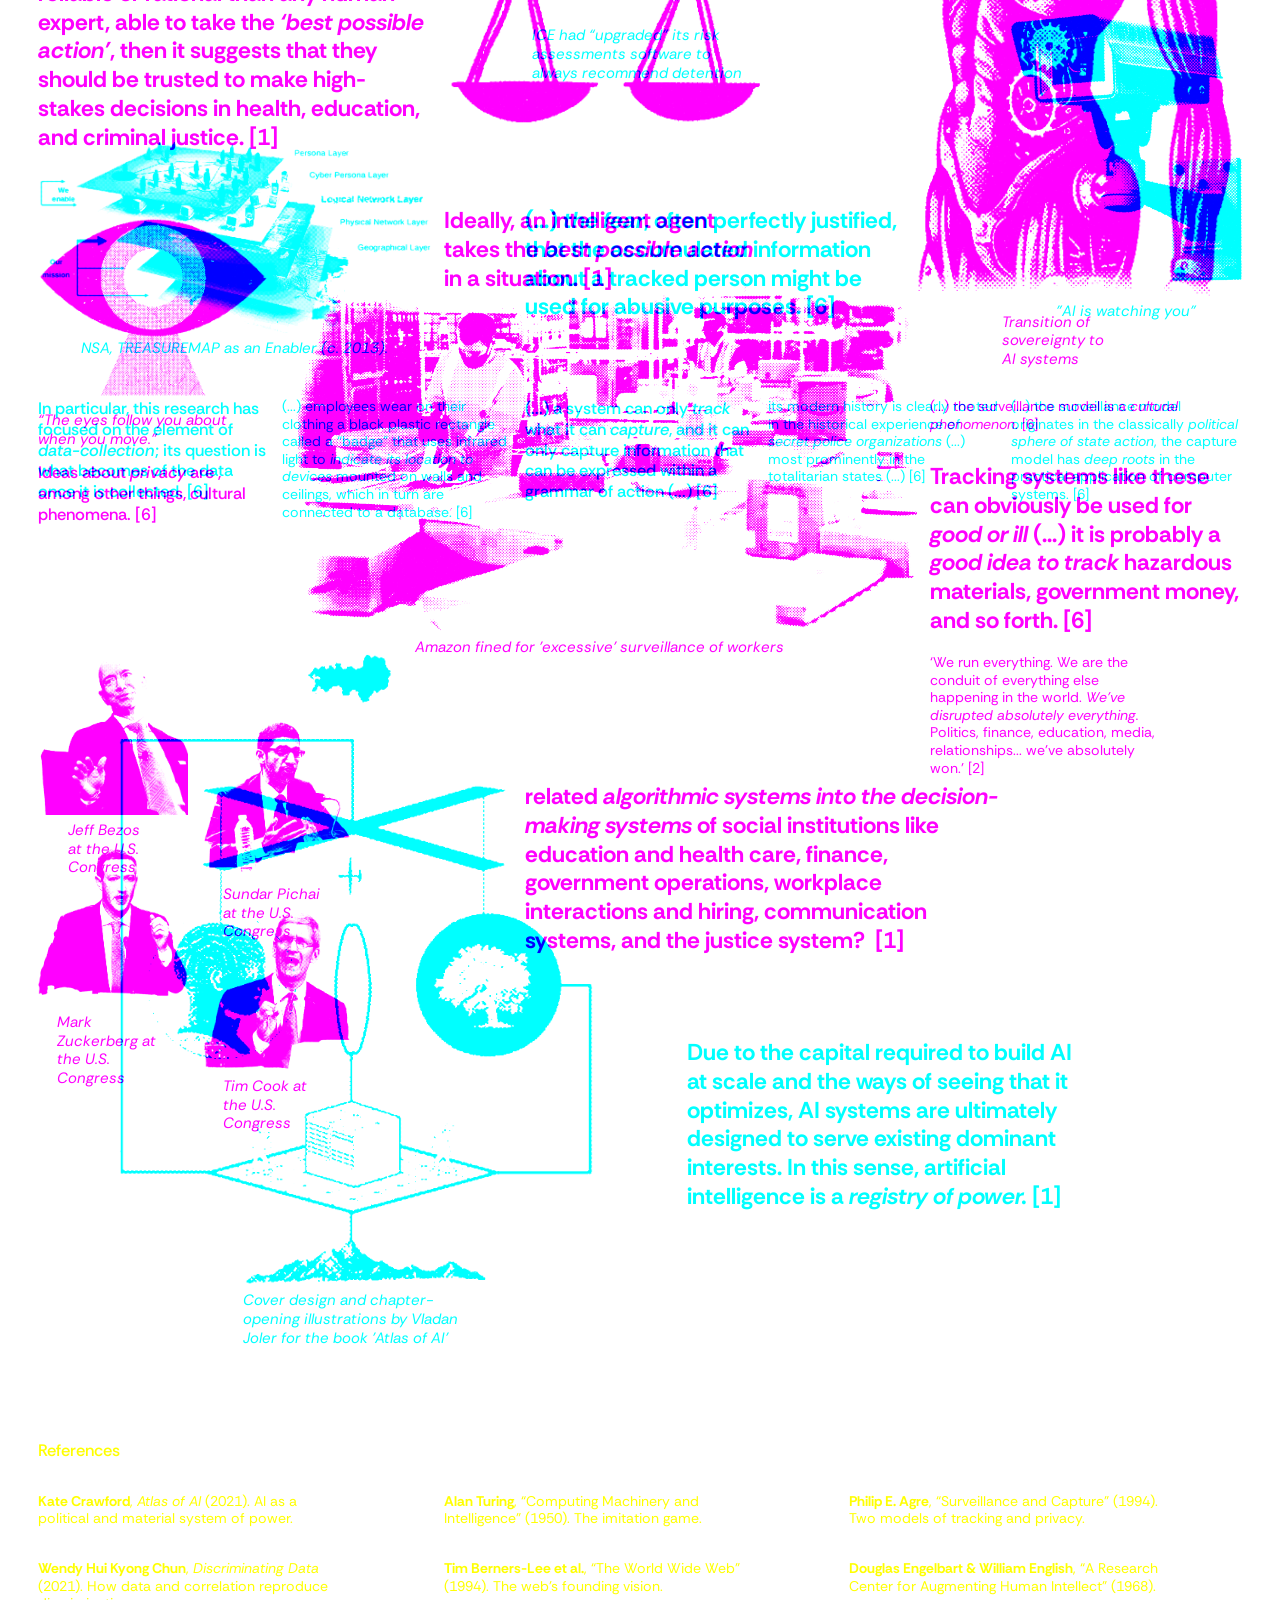
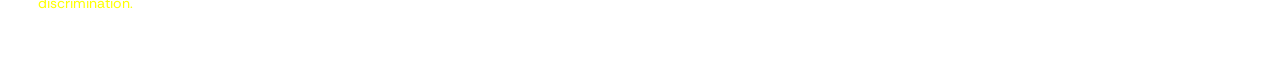
==== commit 7d67534c: "italicos, etc" ====
--- a/index.html
+++ b/index.html
@@ -18,53 +18,60 @@
       <div id="story">
         <header class="grid">
           <h1 class="y" style="grid-column:1/16; grid-row:1/7">Registry<br>of Power</h1>
-          <p class="y sm" style="grid-column:1/8; grid-row:6">Two versions of the same story, printed in one plane.
+          <p class="y sm" style="grid-column:1/7; grid-row:6">Two versions of the same story, printed in one plane.
             Magenta tells the myth: neutral machines, free networks, intelligence without bias. Cyan answers with the
             evidence. Through the Samoiloff effect, each colour filter reveals one voice and hides the others. Move the
             lens, click, and see who writes the story.</p>
           <p class="y md" style="grid-column:9/12; grid-row:6"> <b>Eduardo Araújo <br> Ricardo Machaqueiro</b></p>
 
-          <p class="y sm" style="grid-column:12/16; grid-row:6"> <b>Projeto 1</b> <br> Faculdade de Belas Artes da
-            Universidade de Lisboa <br> Design de Comunicação <br> 2026/2027</p>
+          <p class="y sm" style="grid-column:12/16; grid-row:6"> <b>Project 1 - Phase 2</b> <br> Faculty of Fine Arts
+            <br> University of Lisbon <br> Master in Communication Design <br> 2026/2027
+          </p>
         </header>
 
         <section class="grid" style="grid-template-rows: repeat(9, 5vw)">
           <p class="m lg" style="grid-column:2/8; grid-row:2">The new problem has the advantage of drawing a fairly
             sharp
-            line between the physical and the intellectual capacities of a man. [3]</p>
-
-          <p class="c sm" style="grid-column:5/7; grid-row:2">(...) the enduring power of raced and gendered robots
+            line <em>between the physical and the intellectual capacities</em> of a man. [3]</p>
+
+          <p class="c sm" style="grid-column:5/7; grid-row:2">(...) the <em>enduring power</em> of raced and gendered
+            robots
             within the cultural imagination, as well as within science, technology, and engineering, is linked to the
-            history of slavery. [2]</p>
+            <em>history of slavery</em>. [2]
+          </p>
 
           <figure class="c" style="grid-column:9/16; grid-row:1"><img src="images/cleverhans2.png" alt="Clever Hans">
-            <figcaption>Clever Hans, the horse that appeared to calculate and think independently</figcaption>
+            <figcaption style="max-width: 40%; margin-right: 15%;">Clever Hans, the horse that appeared to calculate and
+              think independently</figcaption>
           </figure>
 
           <figure class="m" style="grid-column:11/16; grid-row:1"><img src="images/machine.png" alt="The Machine">
             <figcaption>The machine that broke the Enigma, the Bombe</figcaption>
           </figure>
 
-          <p class="c md" style="grid-column:1/4; grid-row:5">The machine (programmed for playing the game) would not
-            attempt to give the right answers to the arithmetic problems. It would deliberately introduce mistakes in a
-            manner calculated to confuse the interrogator. [3]</p>
+          <p class="c md" style="grid-column:1/4; grid-row:5">The machine (programmed for playing the game) would
+            <em>not
+              attempt to give the right answers</em> to the arithmetic problems. It would deliberately <em>introduce
+              mistakes</em> in a manner calculated to confuse the interrogator. [3]
+          </p>
 
           <p class="m sm" style="grid-column:1/5; grid-row:7">Presumably the child-brain is something like a note-book
             as one buys it from the stationers. Rather little mechanism, and lots of blank sheets (...) It is necessary
             therefore to have some other ‘unemotional’ channels of communication. If these are available it is possible
-            to teach a machine by punishments and rewards to obey orders given in some language... [3]</p>
-
-          <p class="c lg" style="grid-column:6/9; grid-row:8">How is intelligence “made,” and what traps can that
-            create? [1]</p>
+            to <em>teach a machine by punishments and rewards to obey orders</em> given in some language... [3]</p>
+
+          <p class="c lg" style="grid-column:6/9; grid-row:8">How is intelligence <em>“made”</em>, and what
+            <em>traps</em> can that create? [1]
+          </p>
 
           <p class="m md" style="grid-column:7/10; grid-row:7">This special property of digital computers, that they can
-            mimic any discrete state machine, is described by saying that they are universal machines. [3] </p>
+            mimic any discrete state machine, is described by saying that they are <em>universal machines</em>. [3] </p>
         </section>
 
 
         <section class="grid" style="grid-template-rows: repeat(6, 5vw)">
-          <p class="m sm" style="grid-column:1/3; grid-row:1">By freeing our minds, the Internet would help fix all
-            problems, from racism to political suppression. [2]</p>
+          <p class="m sm" style="grid-column:1/3; grid-row:1">By freeing our minds, the Internet would help <em>fix all
+              problems</em>, from racism to political suppression. [2]</p>
           <figure class="c" style="grid-column:1/6; grid-row:1"><img src="images/MCI_Ad.png" alt="MCI Ad">
             <figcaption>MCI Ad “Anthem” 1997
             </figcaption>
@@ -75,61 +82,80 @@
             </figcaption>
           </figure>
 
-          <p class="m sm" style="grid-column:6/9; grid-row:2">The World-Wide Web (W3) was developed to be a pool of
-            human knowledge, which would allow collaborators in remote sites to share their ideas and all aspects of a
+          <p class="m sm" style="grid-column:6/9; grid-row:2">The World-Wide Web (W3) was developed to be a <em>pool of
+              human knowledge</em>, which would allow collaborators in remote sites to share their ideas and all aspects
+            of a
             common project. [4]</p>
 
-          <p class="c sm" style="grid-column:13/15; grid-row:4">AI systems both reflect and produce social relations and
+          <p class="c sm" style="grid-column:13/15; grid-row:4">AI systems both <em>reflect and produce</em> social
+            relations and
             understandings of the world. [1]</p>
 
-          <p class="m lg" style="grid-column:12/16; grid-row:1">AI would also eliminate discrimination because its
-            machines could not ‘see’ race, sex, age, or infirmities. (...) Similarly, cyberspace would free individuals
-            from oppression and national sovereignty because it was ‘the new home of the Mind’. [2]</p>
-
-          <p class="c lg" style="grid-column: 8/11; grid-row: 4">To call it ‘color-blind’ is to insult the visually
+          <p class="m lg" style="grid-column:12/16; grid-row:1">AI would also <em>eliminate discrimination</em> because
+            its
+            machines could not ‘see’ race, sex, age, or infirmities. (...) Similarly, cyberspace would <em>free
+              individuals
+              from oppression and national sovereignty</em> because it was ‘the new home of the Mind’. [2]</p>
+
+          <p class="c lg" style="grid-column: 8/11; grid-row: 4">To call it ‘color-blind’ is to <em>insult</em> the
+            visually
             impaired [2]</p>
 
           <p class="m sm" style="grid-column: 7/10; grid-row:5">In seeking technological solutions to political
-            problems, they assume that the best way to fight abuse and oppression is by ignoring difference and
-            discrimination [2]  </p>
+            problems, they assume that the best way to fight abuse and oppression is by <em>ignoring difference and
+              discrimination</em> [2]</p>
         </section>
 
         <section class="grid" style="grid-template-rows: repeat(16, 5vw)">
-          <p class="c lg" style="grid-column:1/6; grid-row:3">To understand how AI is fundamentally political, we need
-            to go beyond neural nets and
-            statistical pattern recognition to instead ask what is being optimized, and for whom, and who gets to
+          <p class="c lg" style="grid-column:1/6; grid-row:3">To understand how AI is <em>fundamentally political</em>,
+            we need
+            to go beyond neural nets and statistical pattern recognition to instead ask <em>what is being
+              optimized</em>, and for <em>whom</em>, and <em>who</em> gets to
             decide. [1]</p>
 
           <figure class="c" style="grid-column:6/11; grid-row:1"><img src="images/ice-agents.png" alt="ice_agents">
-            <figcaption>ICE had “upgraded” its risk assessments software to always recommend detention
+            <figcaption style="max-width: 55%;">ICE had “upgraded” its risk assessments software to always recommend
+              detention
             </figcaption>
           </figure>
 
           <p class="c md" style="grid-column:11/16; grid-row:3">ProPublica’s 2017 investigation into Facebook, for
-            example, revealed that Facebook “helpfully” suggested that their reporters add “How to burn Jews” and
-            “Second Amendment” to “Jew hater” in order to boost their ad’s target audience size. [2] </p>
+            example, revealed that Facebook “helpfully” suggested that their reporters add <em>“How to burn Jews”</em>
+            and
+            <em></em>“Second Amendment”</em> to <em>“Jew hater”</em> in order to boost their ad’s target audience size.
+            [2]
+          </p>
 
           <p class="m sm" style="grid-column:7/10; grid-row:2">Russell and Norvig describe artificial intelligence as
-            ‘relevant to any intellectual task; it is truly a universal field.’ [1]</p>
+            ‘relevant to any intellectual task; it is truly a <em>universal field</em>.’ [1]</p>
 
           <figure class="m" style="grid-column:6/16; grid-row:1"><img src="images/balanca2.png" alt="balanca">
-            <figcaption style="margin-right: 10vw">
+            <figcaption style="max-width: 15%; margin-right: 15%">
               Transition of sovereignty to AI systems
             </figcaption>
           </figure>
 
           <p class="m sm" style="grid-column:2/5; grid-row:3">a user’s ability to get about very quickly within his data
-            and to have special “views” of it generated to suit his need, are significantly aided by the structure. [5]
+            and to have <em>special “views”</em> of it <em>generated to suit his need</em>, are significantly aided by
+            the structure. [5]
           </p>
 
           <p class="m lg" style="grid-column:1/6; grid-row:6">If AI systems are seen as more reliable or rational than
-            any human expert, able to take the ‘best possible action’, then it suggests that they should be trusted to
+            any human expert, able to take the <em>‘best possible action’</em>, then it suggests that they should be
+            trusted to
             make high-stakes decisions in health, education, and criminal justice. [1]</p>
 
-          <p class="m lg" style="grid-column:6/10; grid-row:10">Ideally, an intelligent agent takes the best possible
-            action in a situation. [1]</p>
-
-          <p class="c lg" style="grid-column:7/12; grid-row:10">(...) the fear, often perfectly justified, that the
+          <p class="m lg" style="grid-column:6/10; grid-row:10">Ideally, an intelligent agent takes the <em>best
+              possible
+              action</em> in a situation. [1]</p>
+
+          <figure class="c" style="grid-column:13/16; grid-row:7"><img src="images/camara.png " alt="camara">
+            <figcaption>"AI is watching you"
+            </figcaption>
+          </figure>
+
+          <p class="c lg" style="grid-column:7/12; grid-row:10">(...) <em>the fear</em>, often perfectly justified, that
+            the
             accumulated information about a tracked person might be used for abusive purposes. [6] </p>
 
           <figure class="c" style="grid-column:1/6; grid-row:9"><img src="images/treasureMAP.png " alt="balanca">
@@ -143,10 +169,12 @@
             </figcaption>
           </figure>
 
-          <p class="m md" style="grid-column:1/4; grid-row:14">Ideas about privacy are , among other things, cultural
+          <p class="m md" style="grid-column:1/4; grid-row:14">Ideas about <em>privacy</em> are , among other things,
+            cultural
             phenomena. [6] </p>
 
-          <p class="m sm" style="grid-column:1/4; grid-row:16">(...) the surveillance model is a cultural phenomenon.
+          <p class="m sm" style="grid-column:12/16; grid-row:13">(...) the surveillance model is a <em>cultural
+              phenomenon</em>.
             [6]</p>
 
           <figure class="m" style="grid-column:4/12; grid-row:11"><img src="images/amazonWarehouse.png "
@@ -155,69 +183,77 @@
             </figcaption>
           </figure>
 
-          <p class="m lg" style="grid-column:12/16; grid-row:13">Tracking systems like these can obviously be used for
-            good or ill (...) it is probably a good idea to track hazardous materials, government money, and so forth.
+          <p class="m lg" style="grid-column:12/16; grid-row:14">Tracking systems like these can obviously be used for
+            <em>good or ill</em> (...) it is probably a <em>good idea to track</em> hazardous materials, government
+            money, and so forth.
+            [6]
+          </p>
+
+          <p class="c md" style="grid-column:1/4; grid-row:13">In particular, this research has focused on the element
+            of <em>data-collection</em>; its question is what becomes of the data once it is collected. [6]</p>
+
+          <p class="c sm" style="grid-column:4/7; grid-row:13">(...) employees wear on their clothing a black plastic
+            rectangle called a “badge” that uses infrared light to <em>indicate its location to devices</em> mounted on
+            walls and
+            ceilings, which in turn are connected to a database. [6]</p>
+
+          <p class="c md" style="grid-column:7/10; grid-row:13">(...) a system can only <em>track</em> what it can
+            <em>capture</em>, and
+            it can only capture information that can be expressed within a grammar of action (...) [6]</p>
+
+          <p class="c sm" style="grid-column:10/13; grid-row:13">its modern history is clearly rooted in the historical
+            experience of <em>secret police organizations</em> (...) most prominently in the totalitarian states (...)
             [6]</p>
 
-          <p class="c md" style="grid-column:1/4; grid-row:13">In particular, this research has focused on the element
-            of data-collection; its question is what becomes of the data once it is collected. [6]</p>
-
-          <p class="c sm" style="grid-column:4/7; grid-row:13">(...) employees wear on their clothing a black plastic
-            rectangle called a “badge” that uses infrared light to indicate its location to devices mounted on walls and
-            ceilings, which in turn are connected to a database. [6]</p>
-
-          <p class="c md" style="grid-column:7/10; grid-row:13">(...) a system can only track what it can capture, and
-            it can only capture information that can be expressed within a grammar of action (...) [6]</p>
-
-          <p class="c sm" style="grid-column:10/13; grid-row:13">its modern history is clearly rooted in the historical
-            experience of secret police organizations (...) most prominently in the totalitarian states (...) [6]</p>
-
           <p class="c sm" style="grid-column:13/16; grid-row:13">(...) the surveillance model originates in the
-            classically political sphere of state action, the capture model has deep roots in the practical application
+            classically <em>political sphere of state action</em>, the capture model has <em>deep roots</em> in the
+            practical application
             of computer systems. [6]</p>
         </section>
 
-        <section class="grid finale" style="grid-template-rows: repeat(12, 5vw);">
-          <figure class="m" style="grid-column:1/4; grid-row:1"><img src="images/big4/jeffBezos.png " alt="Jeff Bezos">
-            <figcaption>Jeff Bezos at the U.S. Congressv
-            </figcaption>
-          </figure>
-
-          <figure class="m" style="grid-column:1/4; grid-row:6"><img src="images/big4/markZuckerberg.png "
+        <section class="grid  " style="grid-template-rows: repeat(12, 5vw);">
+          <figure class="m" style="grid-column:1/3; grid-row:1"><img src="images/big4/jeffBezos.png " alt="Jeff Bezos">
+            <figcaption style="max-width: 60%;">Jeff Bezos at the U.S. Congress
+            </figcaption>
+          </figure>
+
+          <figure class="m" style="grid-column:1/3; grid-row:4"><img src="images/big4/markZuckerberg.png "
               alt="Mark Zuckerberg">
-            <figcaption>Mark Zuckerberg at the U.S. Congress
-            </figcaption>
-          </figure>
-
-          <figure class="m" style="grid-column:13/16; grid-row:1"><img src="images/big4/SundarPichai.png "
+            <figcaption style="max-width: 75%;">Mark Zuckerberg at the U.S. Congress
+            </figcaption>
+          </figure>
+
+          <figure class="m" style="grid-column:3/5; grid-row:2"><img src="images/big4/SundarPichai.png "
               alt="Sundar Pichai">
-            <figcaption>Sundar Pichai at the U.S. Congress
-            </figcaption>
-          </figure>
-
-          <figure class="m" style="grid-column:13/16; grid-row:6"><img src="images/big4/timCook.png " alt="Tim Cook">
-            <figcaption>Tim Cook at the U.S. Congress
-            </figcaption>
-          </figure>
-
-          <p class="m lg" style="grid-column:5/12; grid-row:5">related algorithmic systems into the decision-making
-            systems of social institutions like education and health care, finance, government operations, workplace
+            <figcaption style="max-width: 70%;">Sundar Pichai at the U.S. Congress
+            </figcaption>
+          </figure>
+
+          <figure class="m" style="grid-column:3/5; grid-row:5"><img src="images/big4/timCook.png " alt="Tim Cook">
+            <figcaption style="max-width: 70%;">Tim Cook at the U.S. Congress
+            </figcaption>
+          </figure>
+
+          <p class="m lg" style="grid-column:7/13; grid-row:3">related <em>algorithmic systems into the decision-making
+              systems</em> of social institutions like education and health care, finance, government operations,
+            workplace
             interactions and hiring, communication systems, and the justice system?  [1]</p>
 
           <figure class="c" style="grid-column:2/8; grid-row:1"><img src="images/capa_livro.png " alt="capa_livro">
-            <figcaption>Cover design and chapter-opening illustrations by Vladan Joler for the book 'Atlas of AI'
-            </figcaption>
-          </figure>
-
-          <p class="c sm" style="grid-column:10/13; grid-row:2">‘We run everything. We are the conduit of everything
-            else happening in the world. We’ve disrupted absolutely everything. Politics, finance, education, media,
+            <figcaption style="max-width: 48%;">Cover design and chapter-opening illustrations by Vladan Joler for the
+              book 'Atlas of AI'
+            </figcaption>
+          </figure>
+
+          <p class="m sm" style="grid-column:12/15; grid-row:1">‘We run everything. We are the conduit of everything
+            else happening in the world. <em>We’ve disrupted absolutely everything.</em> Politics, finance, education,
+            media,
             relationships... we’ve absolutely won.’ [2]</p>
 
-          <p class="c lg" style="grid-column:8/12; grid-row:6">Due to the capital required to build AI at scale and the
-            ways of seeing that it optimizes, AI systems are
-            ultimately designed to serve existing dominant interests. In this sense, artificial intelligence is a
-            registry
-            of power. [1]</p>
+          <p class="c lg" style="grid-column:9/14; grid-row:7">Due to the capital required to build AI at scale and the
+            ways of seeing that it optimizes, AI systems are ultimately designed to serve existing dominant interests.
+            In this sense, artificial intelligence is a <em>registry of power.</em> [1]
+          </p>
 
         </section>
 
@@ -226,19 +262,19 @@
       <footer class="grid">
         <p class="y md" style="grid-column:1/16; grid-row:1">References</p>
 
-        <p class="y sm" style="grid-column:1/6; grid-row:2"><b>Kate Crawford</b>, <i>Atlas of AI</i> (2021). AI as a
+        <p class="y sm" style="grid-column:1/5; grid-row:2"><b>Kate Crawford</b>, <i>Atlas of AI</i> (2021). AI as a
           political and material system of power.</p>
-        <p class="y sm" style="grid-column:1/6; grid-row:3"><b>Wendy Hui Kyong Chun</b>, <i>Discriminating Data</i>
+        <p class="y sm" style="grid-column:1/5; grid-row:3"><b>Wendy Hui Kyong Chun</b>, <i>Discriminating Data</i>
           (2021). How data and correlation reproduce discrimination.</p>
 
-        <p class="y sm" style="grid-column:6/11; grid-row:2"><b>Alan Turing</b>, “Computing Machinery and Intelligence”
+        <p class="y sm" style="grid-column:6/10; grid-row:2"><b>Alan Turing</b>, “Computing Machinery and Intelligence”
           (1950). The imitation game.</p>
-        <p class="y sm" style="grid-column:6/11; grid-row:3"><b>Tim Berners-Lee et al.</b>, “The World Wide Web” (1994).
+        <p class="y sm" style="grid-column:6/10; grid-row:3"><b>Tim Berners-Lee et al.</b>, “The World Wide Web” (1994).
           The web’s founding vision.</p>
 
-        <p class="y sm" style="grid-column:11/16; grid-row:2"><b>Philip E. Agre</b>, “Surveillance and Capture” (1994).
+        <p class="y sm" style="grid-column:11/15; grid-row:2"><b>Philip E. Agre</b>, “Surveillance and Capture” (1994).
           Two models of tracking and privacy.</p>
-        <p class="y sm" style="grid-column:11/16; grid-row:3"><b>Douglas Engelbart &amp; William English</b>, “A
+        <p class="y sm" style="grid-column:11/15; grid-row:3"><b>Douglas Engelbart &amp; William English</b>, “A
           Research
           Center for Augmenting Human Intellect” (1968).</p>
       </footer>
--- a/css/style.css
+++ b/css/style.css
@@ -69,7 +69,6 @@
   font-style: italic;
   text-align: left;
   width: fit-content;
-  max-width: 70%;
   margin: .4em auto 0;
 }
 
@@ -80,16 +79,8 @@
   width: 100%;
 }
 
-section {
-  margin-top: 5vh;
-}
-
-.finale {
-  margin-top: 30vh;
-}
-
 footer {
-  margin: 5vh 0;
+  margin: 2vh 0;
 }
 
 .grid {
@@ -112,7 +103,7 @@
   top: 0;
   padding-top: 2vh;
   height: 100dvh;
-  overflow: hidden;
+  mix-blend-mode: multiply;
   grid-template-rows: repeat(6, minmax(0, 1fr));
 }
 
@@ -218,9 +209,9 @@
     margin-top: 1rem;
   }
 
-  /* o header continua sticky (ocupa o ecrã); só o conteúdo dele empilha */
   header.grid {
     padding-top: 7vh;
+    mix-blend-mode: multiply;
   }
 
   header.grid>*+* {
@@ -232,10 +223,6 @@
     margin-top: -50vh;
   }
 
-  /* duas faixas paralelas (magenta e ciano), cada bloco com a largura toda.
-     O ciano recua 100%, por isso fica exatamente por cima do magenta,
-     qualquer que seja a ordem no HTML.
-     Regra: com largura L, recuo = 100% - 2L (L=100% -> recuo -100%). */
   .m,
   .c {
     width: 100%;
@@ -252,7 +239,6 @@
     margin-left: -100%;
   }
 
-  /* o filtro ocupa o ecrã todo e começa branco */
   #lens,
   #lens.mini {
     left: 0 !important;
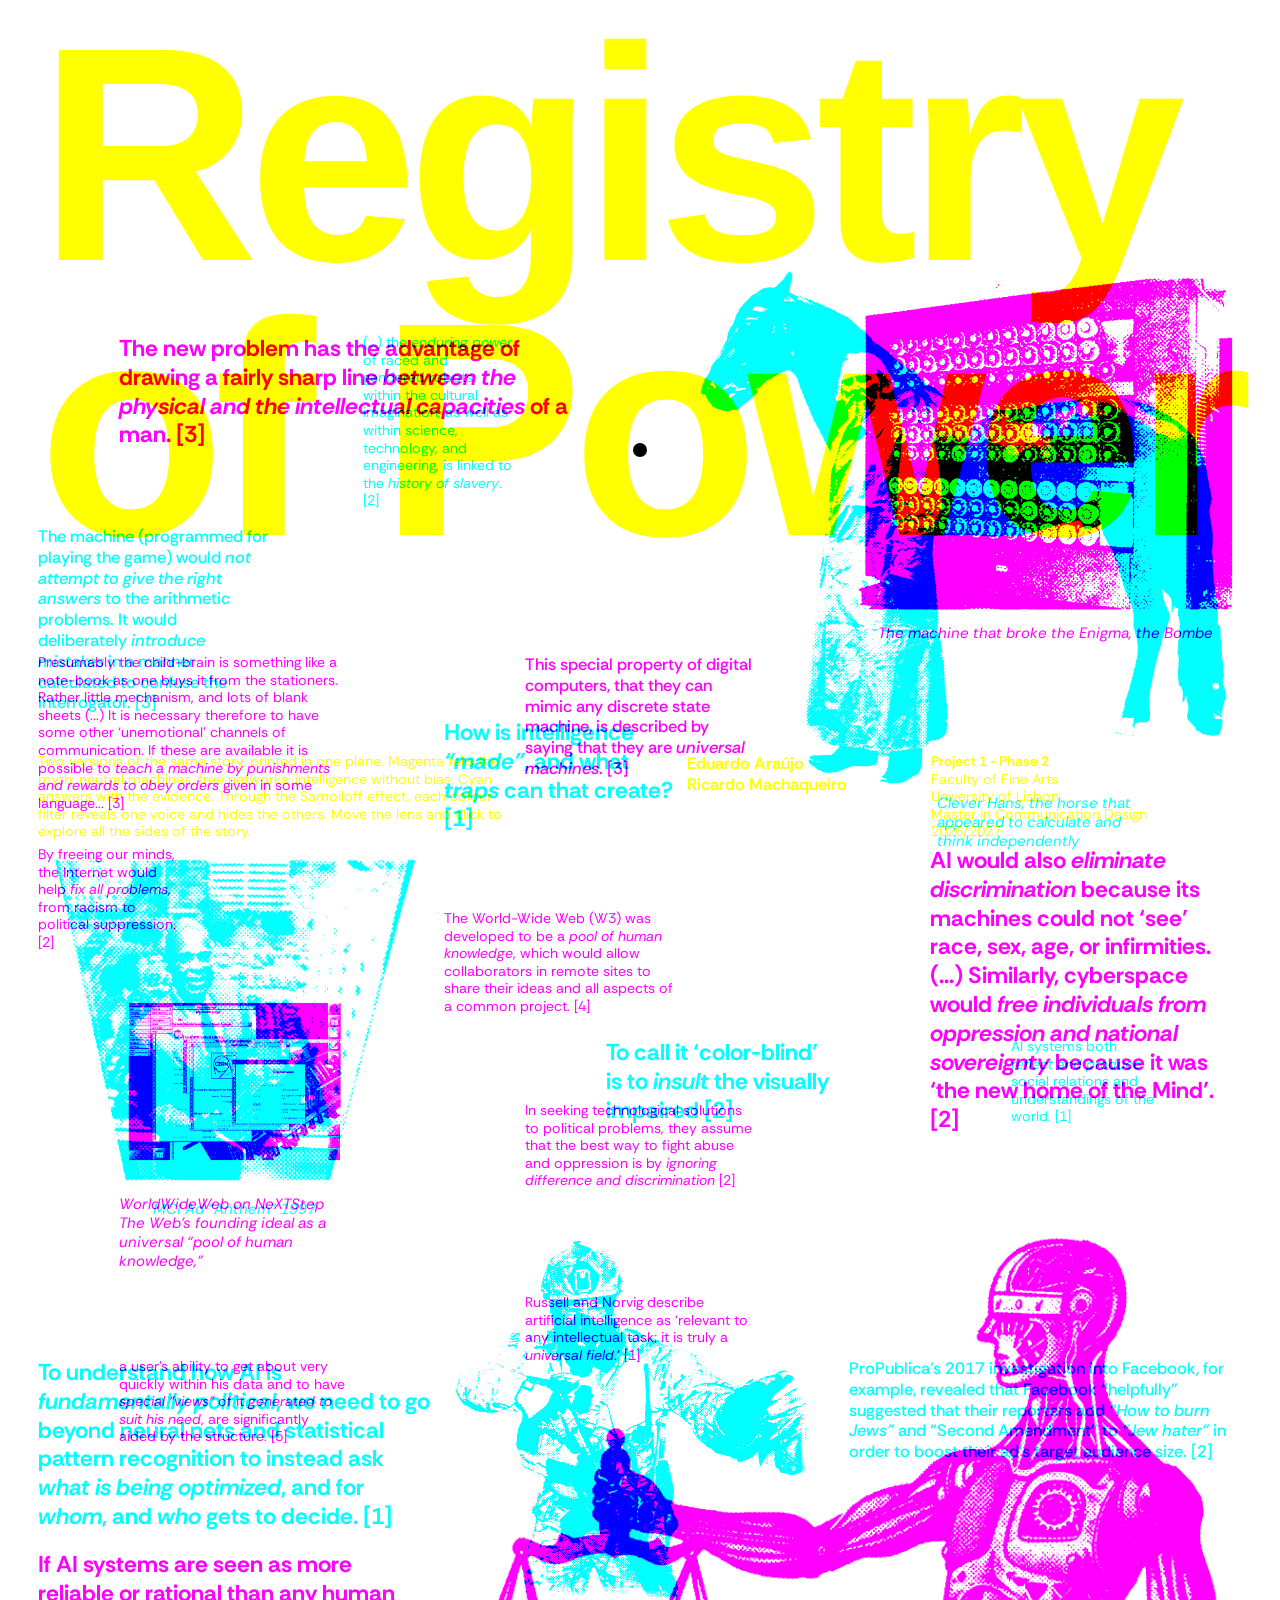
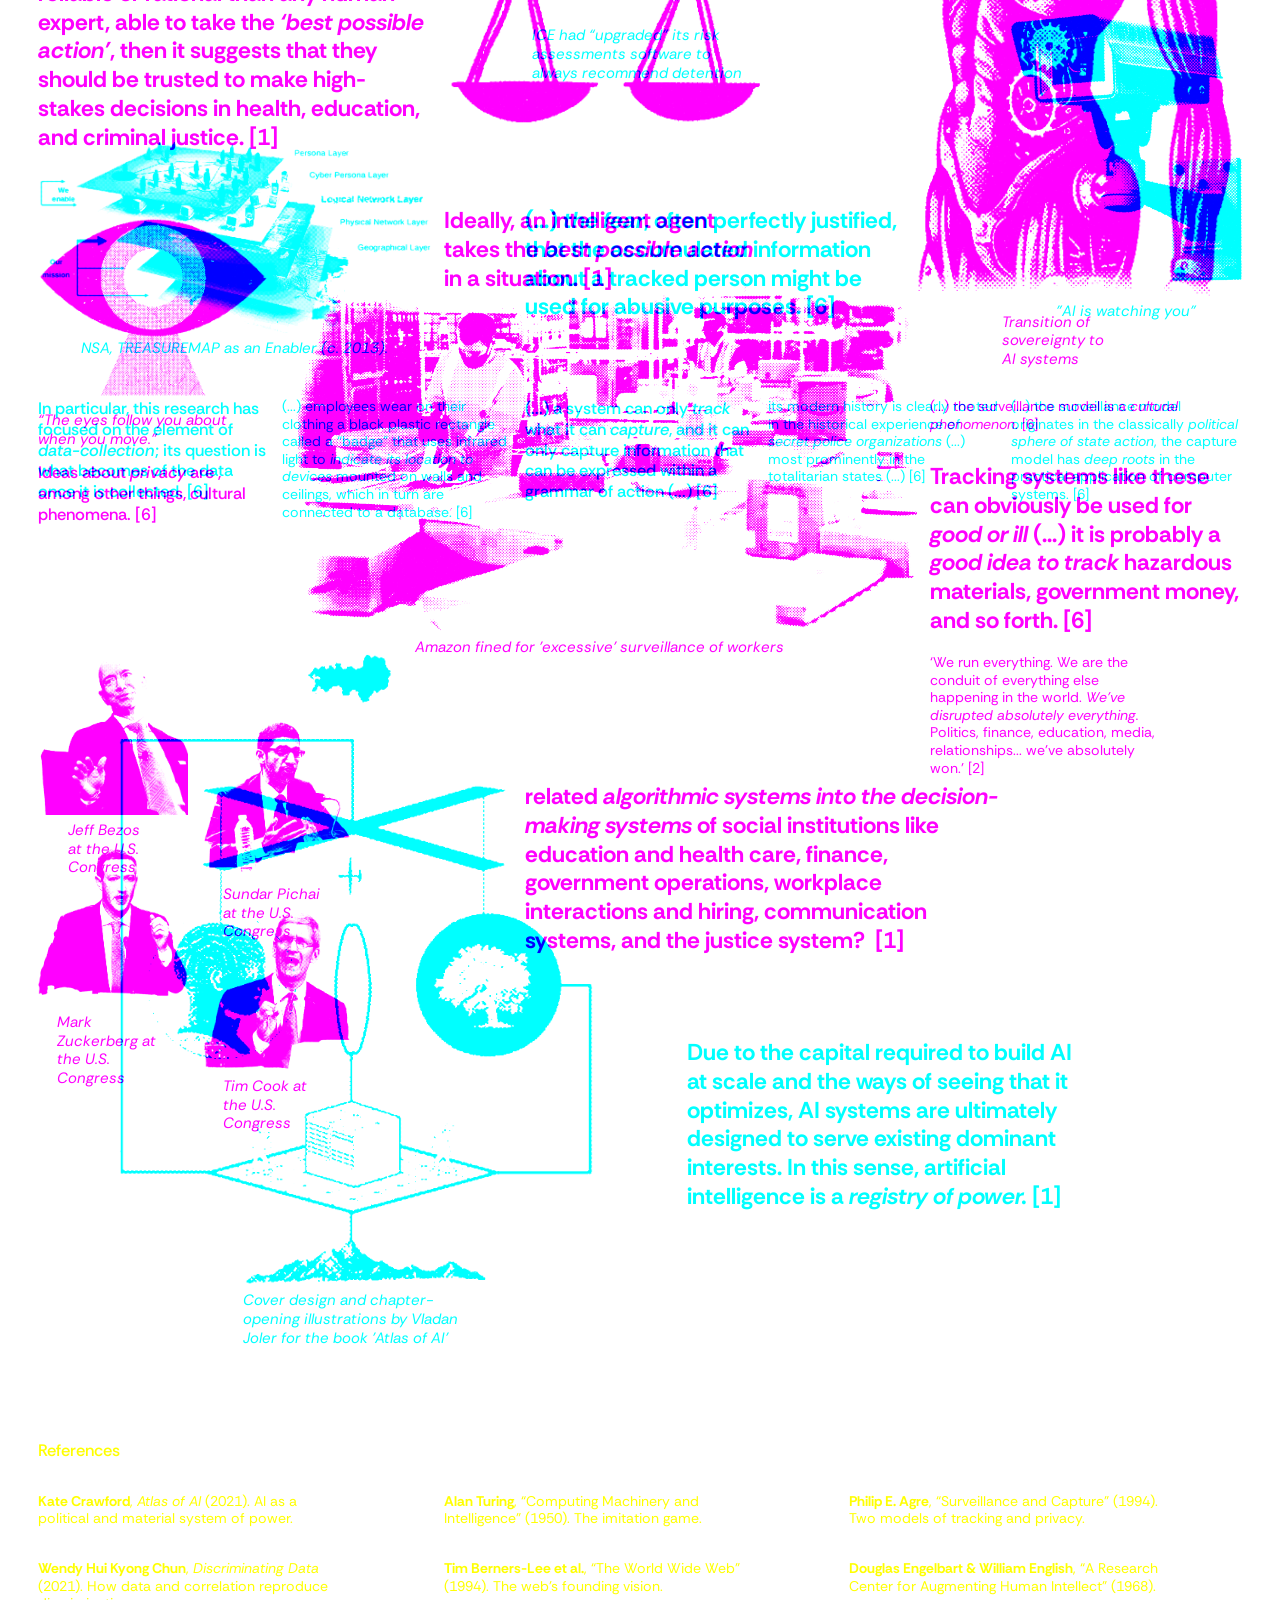
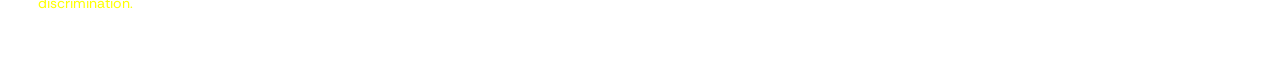
==== commit ecd95f52: "remover olho e adicionar clique" ====
--- a/index.html
+++ b/index.html
@@ -21,7 +21,7 @@
           <p class="y sm" style="grid-column:1/7; grid-row:6">Two versions of the same story, printed in one plane.
             Magenta tells the myth: neutral machines, free networks, intelligence without bias. Cyan answers with the
             evidence. Through the Samoiloff effect, each colour filter reveals one voice and hides the others. Move the
-            lens, click, and see who writes the story.</p>
+            lens and click to explore all the sides of the story.</p>
           <p class="y md" style="grid-column:9/12; grid-row:6"> <b>Eduardo Araújo <br> Ricardo Machaqueiro</b></p>
 
           <p class="y sm" style="grid-column:12/16; grid-row:6"> <b>Project 1 - Phase 2</b> <br> Faculty of Fine Arts
@@ -283,11 +283,6 @@
     <div id="lens"></div>
   </div>
 
-  <nav id="eyes">
-    <img src="images/eye_yellow.png" alt="Filtro azul">
-    <img src="images/eye_magenta.png" alt="Filtro verde">
-    <img src="images/eye_cyan.png" alt="Filtro vermelho">
-  </nav>
   <script src="js/script.js"></script>
 </body>
 
--- a/css/style.css
+++ b/css/style.css
@@ -59,7 +59,7 @@
   font-family: "Bricolage Grotesque", sans-serif;
   font-weight: 800;
   font-size: 18vw;
-  line-height: .85;
+  line-height: 0.9;
   letter-spacing: -.035em;
   width: max-content;
 }
@@ -127,7 +127,12 @@
   pointer-events: none;
   background: #00f;
   mix-blend-mode: multiply;
-  transition: width .25s ease;
+  transition: width .25s ease, background-color .25s ease;
+}
+
+#lens.neutro {
+  width: 14px;
+  background-color: #000;
 }
 
 #lens.mini {
@@ -251,47 +256,9 @@
     transition: background-color .25s;
   }
 
-  /* olhos: sem hover; empilhados, e ao tocar (classe "aberto") descem */
-  #eyes {
-    width: 90px;
-    height: 47px;
-    cursor: auto;
-    border-radius: 14px;
-  }
-
-  #eyes:hover {
-    height: 47px;
-  }
-
-  #eyes:hover img:nth-child(1),
-  #eyes:hover img:nth-child(2) {
-    transform: none;
-  }
-
-  #eyes:hover img:not(.on) {
-    opacity: 1;
-  }
-
-  #eyes.aberto {
-    height: 170px;
-    mix-blend-mode: normal;
-    background-color: rgba(255, 255, 255, .85);
-    transition: height .3s, background-color .3s;
-  }
-
-  #eyes img {
-    width: 80px;
-  }
-
-  #eyes.aberto img:nth-child(1) {
-    transform: translateY(260%);
-  }
-
-  #eyes.aberto img:nth-child(2) {
-    transform: translateY(130%);
-  }
-
-  #eyes.tem-filtro.aberto img:not(.on) {
-    opacity: .4;
+  #lens.neutro {
+    width: 100%;
+    height: 100dvh;
+    background: #fff !important;
   }
 }
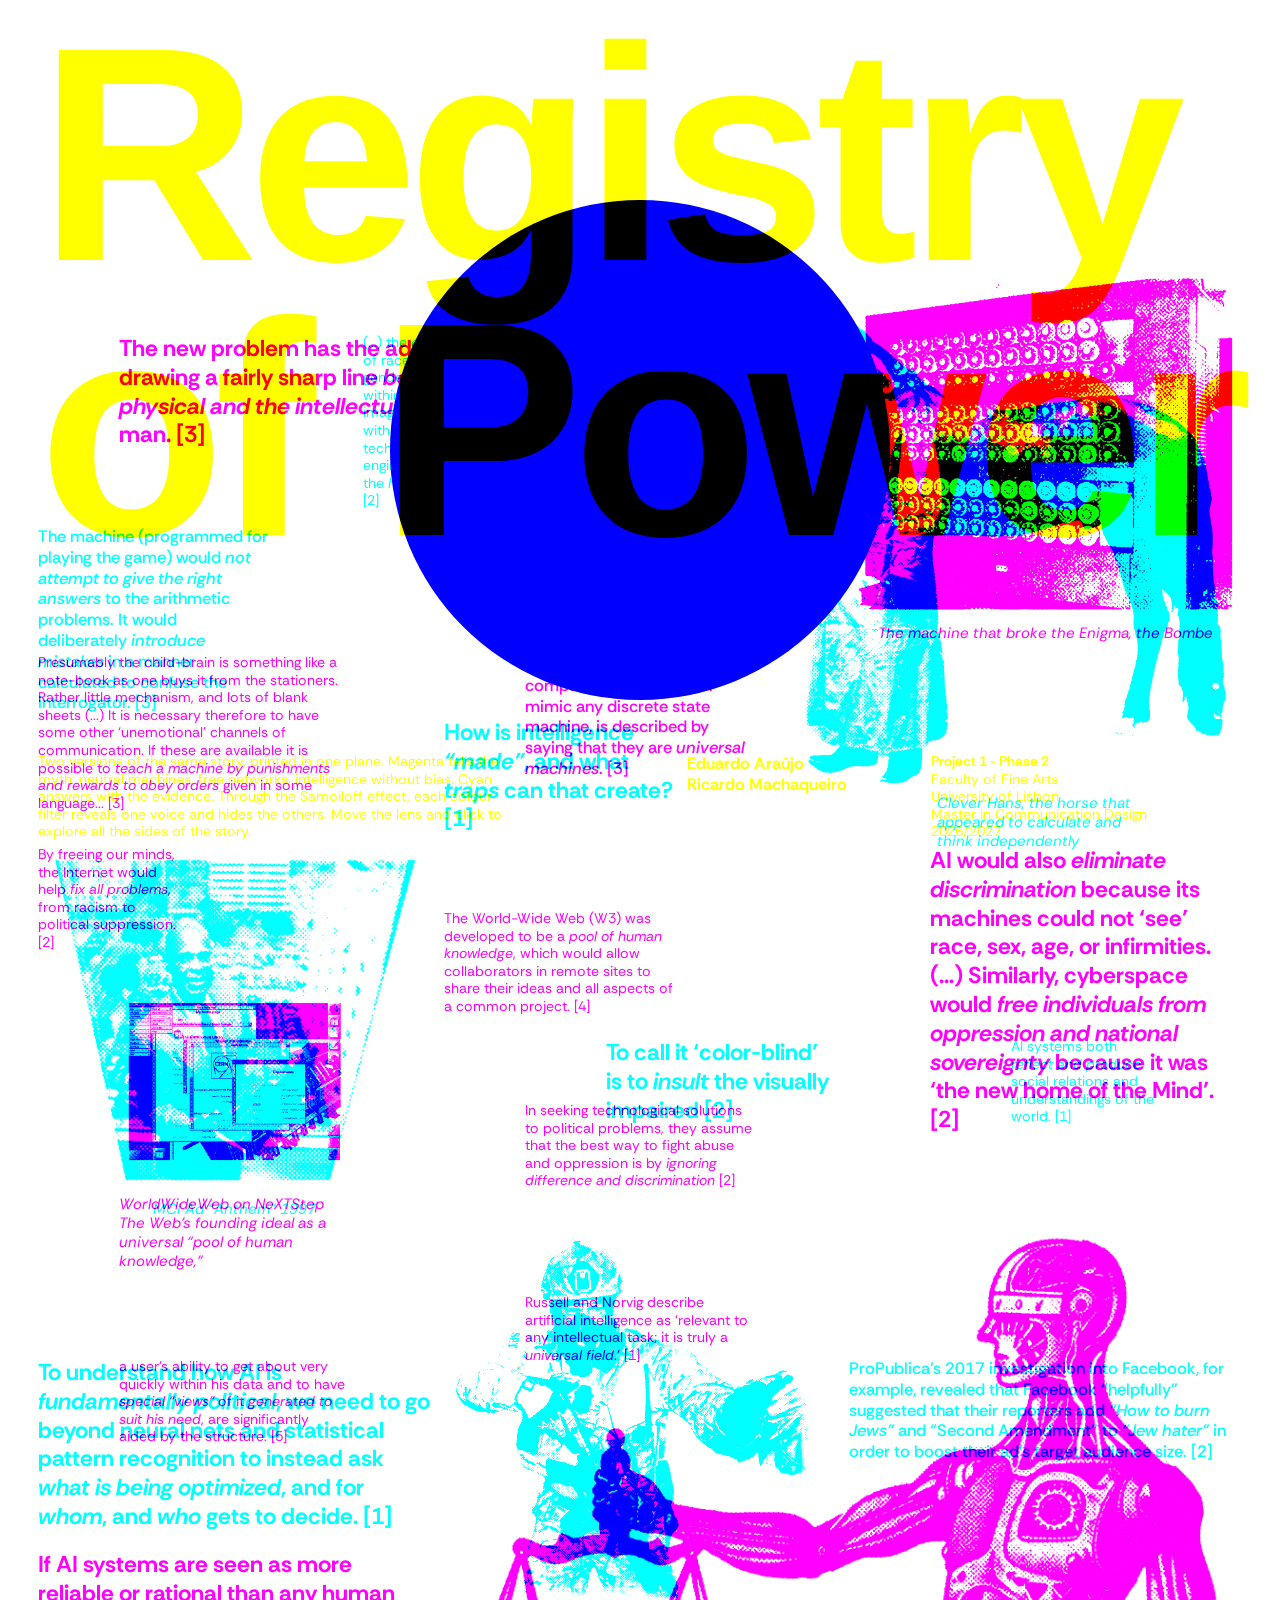
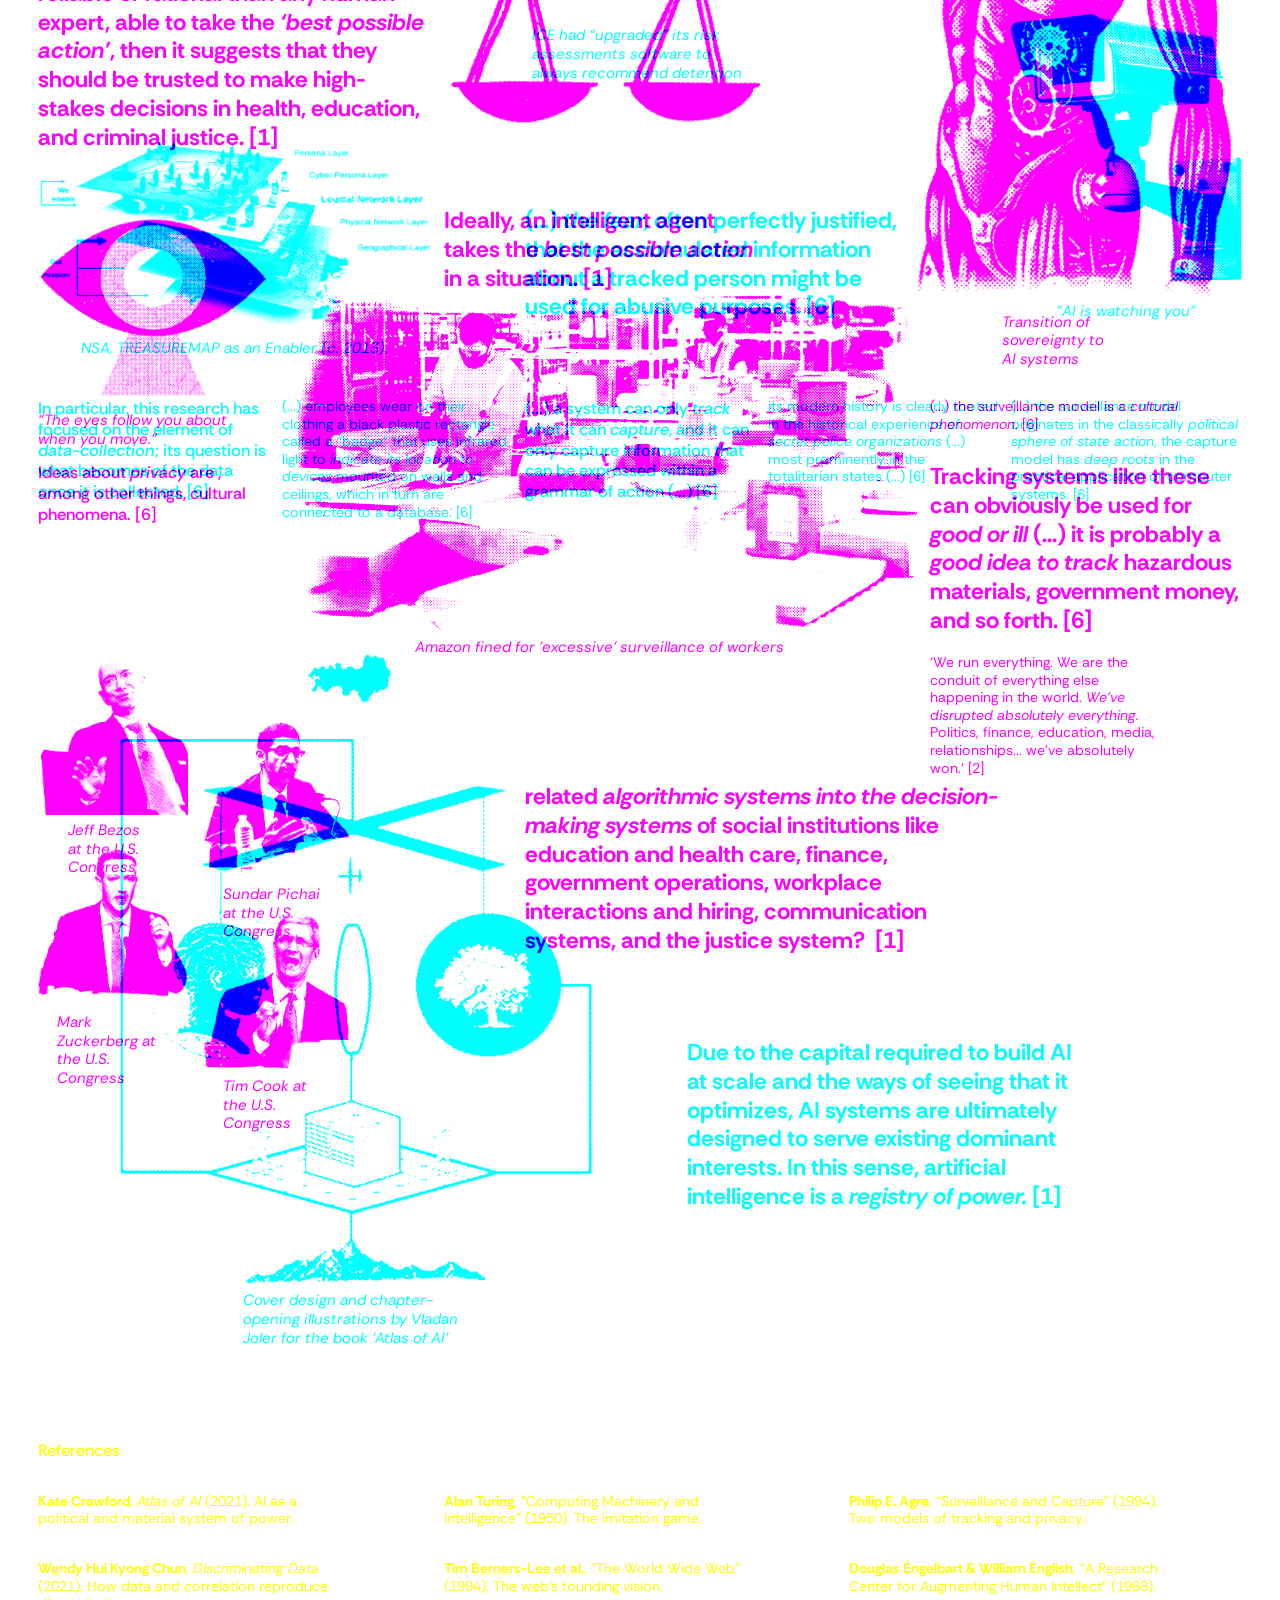
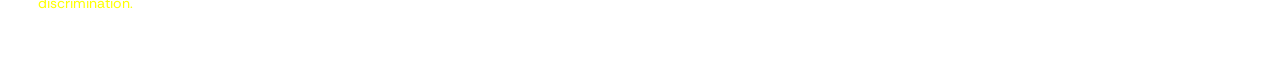
==== commit 3d64590a: "multiply, botao de trocar filtro" ====
--- a/index.html
+++ b/index.html
@@ -27,6 +27,8 @@
           <p class="y sm" style="grid-column:12/16; grid-row:6"> <b>Project 1 - Phase 2</b> <br> Faculty of Fine Arts
             <br> University of Lisbon <br> Master in Communication Design <br> 2026/2027
           </p>
+          <button id="filtro-btn" aria-label="Mudar filtro"></button>
+
         </header>
 
         <section class="grid" style="grid-template-rows: repeat(9, 5vw)">
@@ -199,7 +201,8 @@
 
           <p class="c md" style="grid-column:7/10; grid-row:13">(...) a system can only <em>track</em> what it can
             <em>capture</em>, and
-            it can only capture information that can be expressed within a grammar of action (...) [6]</p>
+            it can only capture information that can be expressed within a grammar of action (...) [6]
+          </p>
 
           <p class="c sm" style="grid-column:10/13; grid-row:13">its modern history is clearly rooted in the historical
             experience of <em>secret police organizations</em> (...) most prominently in the totalitarian states (...)
@@ -281,6 +284,7 @@
 
     </main>
     <div id="lens"></div>
+
   </div>
 
   <script src="js/script.js"></script>
--- a/css/style.css
+++ b/css/style.css
@@ -1,6 +1,8 @@
 * {
   box-sizing: border-box;
   margin: 0;
+  user-select: none;
+  mix-blend-mode: multiply;
 }
 
 body {
@@ -21,11 +23,6 @@
 }
 
 /* ---------- CORES ---------- */
-.y,
-.m,
-.c {
-  mix-blend-mode: multiply;
-}
 
 .y {
   color: #ffff00;
@@ -126,7 +123,6 @@
   border-radius: 50%;
   pointer-events: none;
   background: #00f;
-  mix-blend-mode: multiply;
   transition: width .25s ease, background-color .25s ease;
 }
 
@@ -139,48 +135,14 @@
   width: 40px;
 }
 
-/* ---------- OLHOS ---------- */
-#eyes {
-  position: fixed;
-  top: 1rem;
-  right: 1rem;
-  z-index: 10;
-  cursor: none;
-  width: 130px;
-  height: 70px;
-  transition: .3s;
-  mix-blend-mode: multiply;
-}
-
-#eyes img {
-  position: absolute;
-  top: 0;
-  right: 5px;
-  width: 120px;
-  mix-blend-mode: multiply;
-  transition: transform .3s, opacity .3s;
-}
-
-#eyes:hover {
-  height: 250px;
-}
-
-#eyes:hover img:nth-child(1) {
-  transform: translateY(260%);
-}
-
-#eyes:hover img:nth-child(2) {
-  transform: translateY(130%);
-}
-
-#eyes:hover img:not(.on) {
-  opacity: .4;
+#filtro-btn {
+  display: none;
 }
 
 /* ---------- TELEMÓVEL: desfaz o layout de computador ---------- */
 @media (max-width: 1099px) {
-  #stage {
-    cursor: auto;
+  * {
+    mix-blend-mode: multiply;
   }
 
   /* texto */
@@ -203,7 +165,6 @@
   /* sem grelha */
   .grid {
     display: flow-root;
-    /* contém os blocos flutuantes */
   }
 
   .grid>* {
@@ -215,15 +176,9 @@
   }
 
   header.grid {
-    padding-top: 7vh;
     mix-blend-mode: multiply;
   }
 
-  header.grid>*+* {
-    margin-top: .5rem;
-  }
-
-  /* a primeira secção sobe e começa por cima do header */
   #story>section:first-of-type {
     margin-top: -50vh;
   }
@@ -261,4 +216,24 @@
     height: 100dvh;
     background: #fff !important;
   }
+
+  #filtro-btn {
+    display: block;
+    position: sticky;
+    justify-self: end;
+    width: 44px;
+    height: 44px;
+    border-radius: 50%;
+    background-color: #000;
+    border: none;
+    outline: none;
+    z-index: 999;
+    cursor: pointer;
+    -webkit-tap-highlight-color: transparent;
+    transition: transform 0.15s ease;
+  }
+
+  #filtro-btn:active {
+    transform: scale(0.9);
+  }
 }
